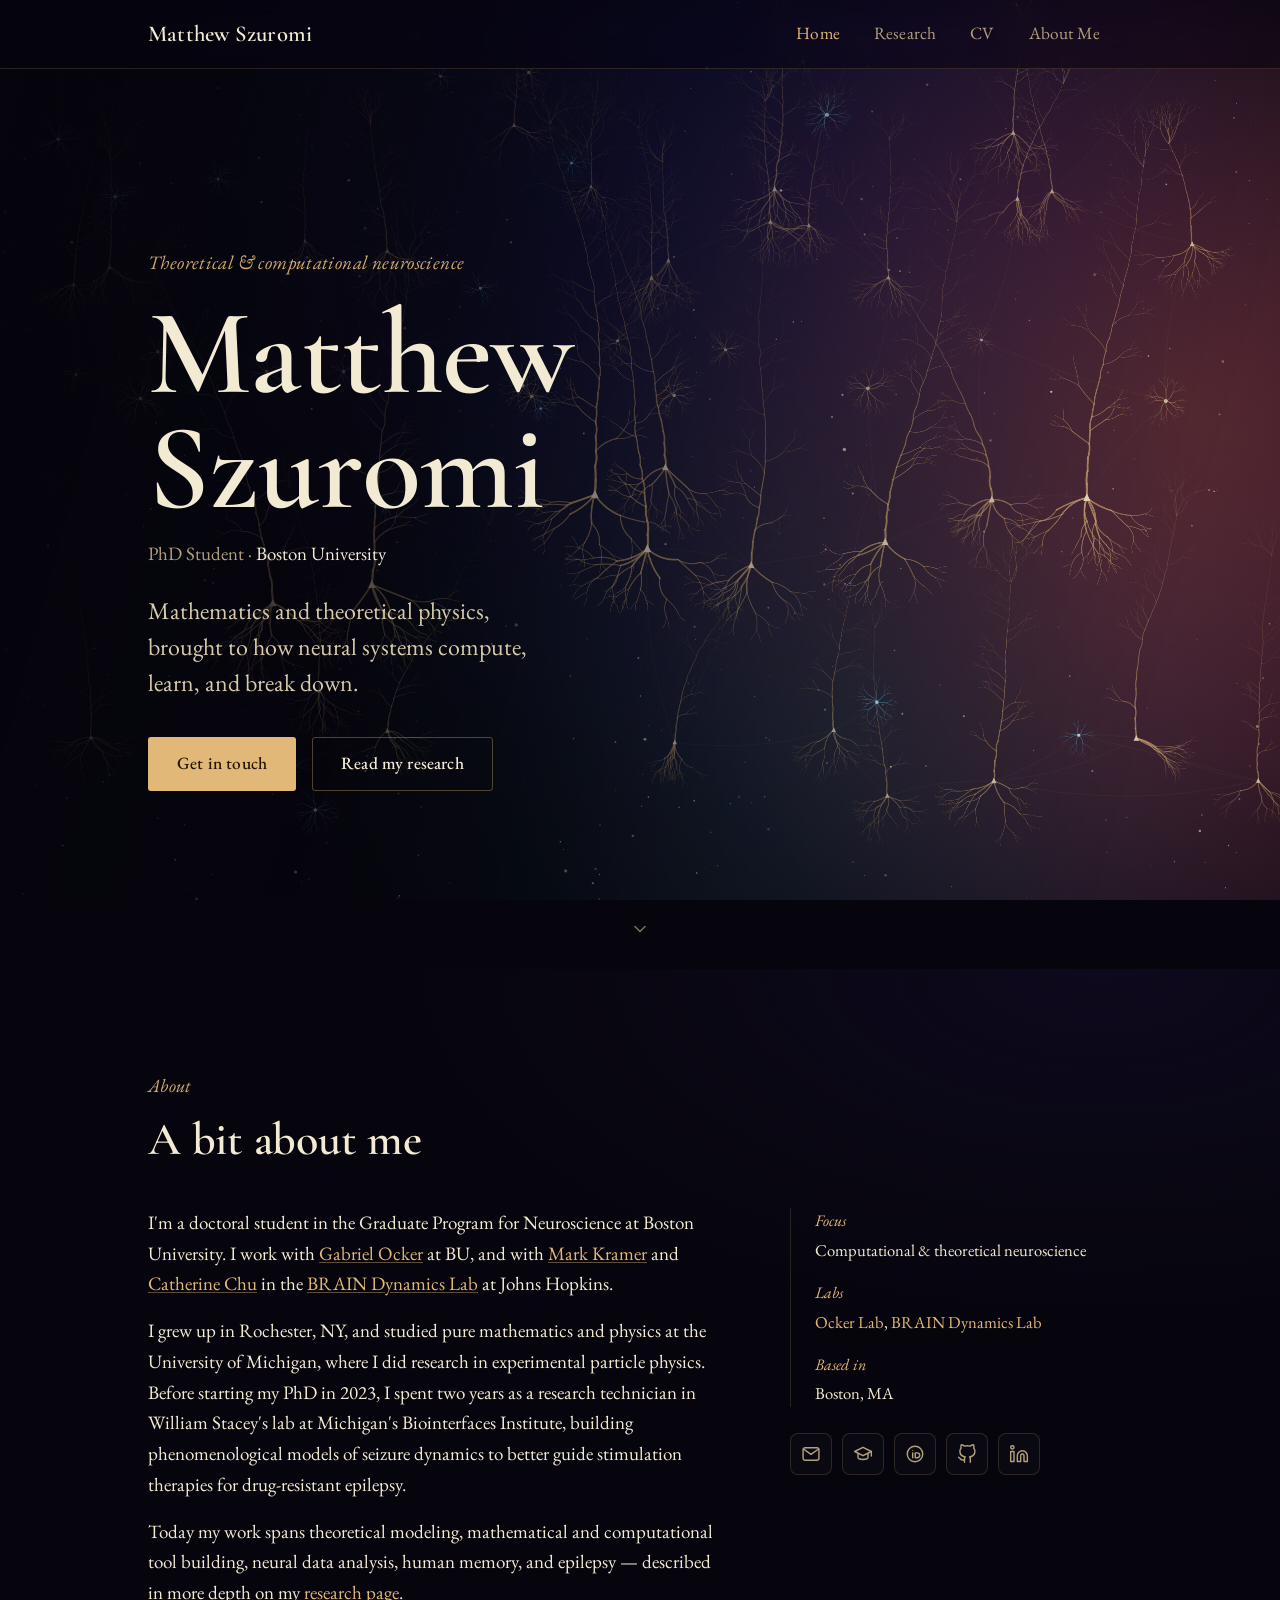
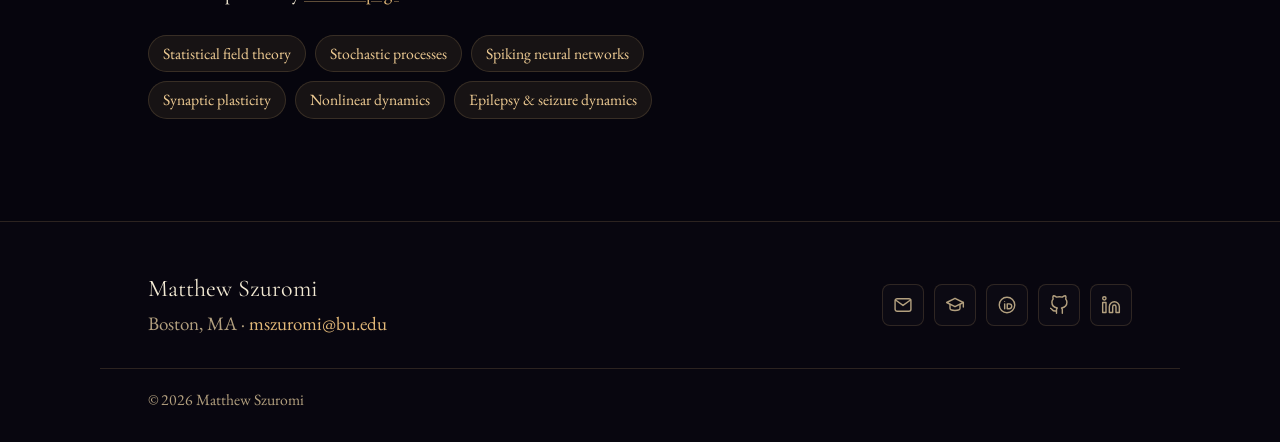
==== index.html @ 557083db "Home: make window-resize cheap (generate neurons once) The real cost wasn't the resize frequency but" ====
<!DOCTYPE html>
<html lang="en">
<head>
  <meta charset="UTF-8" />
  <meta name="viewport" content="width=device-width, initial-scale=1.0" />
  <title>Matthew Szuromi — Computational Neuroscience</title>
  <meta name="description" content="Matthew Szuromi is a PhD student in computational and theoretical neuroscience at Boston University, using mathematics and theoretical physics to study spiking neural networks, neural data, memory, and epilepsy." />
  <meta name="author" content="Matthew Szuromi" />
  <link rel="canonical" href="https://mszuromi.github.io/" />
  <meta property="og:type" content="website" />
  <meta property="og:url" content="https://mszuromi.github.io/" />
  <meta property="og:title" content="Matthew Szuromi — Computational Neuroscience" />
  <meta property="og:description" content="PhD student in computational and theoretical neuroscience at Boston University." />
  <meta name="twitter:card" content="summary" />
  <meta name="theme-color" content="#06050d" />
  <link rel="icon" href="assets/favicon.svg" type="image/svg+xml" />
  <link rel="apple-touch-icon" href="assets/favicon.svg" />
  <link rel="preconnect" href="https://fonts.googleapis.com" />
  <link rel="preconnect" href="https://fonts.gstatic.com" crossorigin />
  <link href="https://fonts.googleapis.com/css2?family=Cormorant+Garamond:ital,wght@0,500;0,600;0,700;1,500&family=EB+Garamond:ital,wght@0,400;0,500;1,400;1,500&display=swap" rel="stylesheet" />
  <link rel="stylesheet" href="styles.css" />
  <style>
    #sky{position:fixed;inset:0;width:100vw;height:100vh;display:block;z-index:0}
    .veil{position:fixed;inset:0;z-index:1;pointer-events:none;
      background:linear-gradient(105deg, rgba(6,5,13,.92) 0%, rgba(6,5,13,.72) 32%, rgba(6,5,13,.28) 60%, rgba(6,5,13,0) 88%)}
    .page{position:relative;z-index:2}
    .home-hero{min-height:100vh;display:flex;align-items:center;position:relative}
    .hero-inner{width:100%}
    .home-hero .eyebrow{font-size:1.2rem;margin-bottom:18px}
    .home-hero h1{font-size:clamp(3.6rem,9.5vw,7.6rem);line-height:.95;margin:0 0 12px}
    .home-hero .role{font-size:1.18rem;color:var(--muted);margin:0 0 24px}
    .home-hero .role a{color:var(--cream)}
    .home-hero .lede{font-size:clamp(1.18rem,2.1vw,1.5rem);line-height:1.5;max-width:34ch;color:#d8cbac;margin:0 0 36px}
    .home-hero .cta-row{margin-top:0}
    .scroll-cue{position:absolute;bottom:26px;left:50%;transform:translateX(-50%);color:var(--muted);opacity:.7;animation:bob 2.4s ease-in-out infinite}
    @keyframes bob{0%,100%{transform:translate(-50%,0)}50%{transform:translate(-50%,8px)}}
    @media (prefers-reduced-motion:reduce){.scroll-cue{animation:none}}
    /* opaque sections slide over the fixed canvas on scroll */
    .about-section{position:relative;z-index:2;background:radial-gradient(80% 60% at 86% 0%, rgba(58,29,110,.16), transparent 70%), var(--ink)}
    .site-footer{position:relative;z-index:2;background:#08060f}
  </style>
</head>
<body>
  <a class="skip-link" href="#about">Skip to content</a>
  <canvas id="sky" aria-hidden="true"></canvas>
  <div class="veil"></div>

  <svg width="0" height="0" style="position:absolute" aria-hidden="true" focusable="false">
    <defs>
      <symbol id="i-mail" viewBox="0 0 24 24" fill="none" stroke="currentColor" stroke-width="1.7" stroke-linecap="round" stroke-linejoin="round"><rect x="2.5" y="4.5" width="19" height="15" rx="2.5"/><path d="m3 6 9 6.5L21 6"/></symbol>
      <symbol id="i-github" viewBox="0 0 24 24" fill="none" stroke="currentColor" stroke-width="1.7" stroke-linecap="round" stroke-linejoin="round"><path d="M9 19c-5 1.5-5-2.5-7-3m14 6v-3.87a3.37 3.37 0 0 0-.94-2.61c3.14-.35 6.44-1.54 6.44-7A5.44 5.44 0 0 0 20 4.77 5.07 5.07 0 0 0 19.91 1S18.73.65 16 2.48a13.38 13.38 0 0 0-7 0C6.27.65 5.09 1 5.09 1A5.07 5.07 0 0 0 5 4.77a5.44 5.44 0 0 0-1.5 3.78c0 5.42 3.3 6.61 6.44 7A3.37 3.37 0 0 0 9 18.13V22"/></symbol>
      <symbol id="i-scholar" viewBox="0 0 24 24" fill="none" stroke="currentColor" stroke-width="1.7" stroke-linecap="round" stroke-linejoin="round"><path d="M22 9 12 4 2 9l10 5 10-5z"/><path d="M6 11.2V16c0 1.3 2.7 2.6 6 2.6s6-1.3 6-2.6v-4.8"/><path d="M22 9v5.5"/></symbol>
      <symbol id="i-orcid" viewBox="0 0 24 24" fill="none" stroke="currentColor" stroke-width="1.7" stroke-linecap="round" stroke-linejoin="round"><circle cx="12" cy="12" r="9.3"/><line x1="9.2" y1="10.6" x2="9.2" y2="16.4"/><circle cx="9.2" cy="7.9" r="0.6" fill="currentColor" stroke="none"/><path d="M12.3 10.6h2.2c2 0 3.2 1.3 3.2 2.9s-1.2 2.9-3.2 2.9h-2.2z"/></symbol>
      <symbol id="i-linkedin" viewBox="0 0 24 24" fill="none" stroke="currentColor" stroke-width="1.7" stroke-linecap="round" stroke-linejoin="round"><path d="M16 8a6 6 0 0 1 6 6v7h-4v-7a2 2 0 0 0-4 0v7h-4v-7a6 6 0 0 1 6-6z"/><rect x="2" y="9" width="4" height="12"/><circle cx="4" cy="4" r="2"/></symbol>
      <symbol id="i-arrow" viewBox="0 0 24 24" fill="none" stroke="currentColor" stroke-width="1.8" stroke-linecap="round" stroke-linejoin="round"><path d="M7 17 17 7M9 7h8v8"/></symbol>
      <symbol id="i-chevron" viewBox="0 0 24 24" fill="none" stroke="currentColor" stroke-width="1.7" stroke-linecap="round" stroke-linejoin="round"><path d="m6 9 6 6 6-6"/></symbol>
    </defs>
  </svg>

  <div class="page">
    <header class="site-header">
      <div class="wrap header-inner">
        <a class="brand" href="index.html">Matthew&nbsp;Szuromi</a>
        <nav class="nav" id="nav" aria-label="Primary">
          <a href="index.html" class="active" aria-current="page">Home</a>
          <a href="research.html">Research</a>
          <a href="cv.html">CV</a>
          <a href="aboutme.html">About&nbsp;Me</a>
        </nav>
        <div class="header-actions">
          <button class="icon-btn nav-toggle" id="nav-toggle" type="button" aria-label="Open menu" aria-expanded="false" aria-controls="nav">
            <span class="bars" aria-hidden="true"><span></span><span></span><span></span></span>
          </button>
        </div>
      </div>
    </header>

    <main>
      <section class="home-hero">
        <div class="wrap hero-inner">
          <p class="eyebrow">Theoretical &amp; computational neuroscience</p>
          <h1>Matthew<br>Szuromi</h1>
          <p class="role">PhD Student · <a href="https://www.bu.edu" target="_blank" rel="noopener">Boston University</a></p>
          <p class="lede">Mathematics and theoretical physics, brought to how neural systems compute, learn, and break down.</p>
          <div class="cta-row">
            <a class="btn btn-primary" href="mailto:mszuromi@bu.edu">Get in touch</a>
            <a class="btn btn-ghost" href="research.html">Read my research</a>
          </div>
        </div>
        <a class="scroll-cue" href="#about" aria-label="Scroll to about"><svg class="ico" aria-hidden="true"><use href="#i-chevron"/></svg></a>
      </section>

      <section class="section about-section" id="about">
        <div class="wrap">
          <header class="section-head">
            <p class="eyebrow">About</p>
            <h2>A bit about me</h2>
          </header>
          <div class="about-grid">
            <div class="bio">
              <p>
                I'm a doctoral student in the Graduate Program for Neuroscience at Boston University.
                I work with <a href="https://math.bu.edu/people/gkocker/" target="_blank" rel="noopener">Gabriel Ocker</a>
                at BU, and with <a href="https://engineering.jhu.edu/faculty/mark-kramer/" target="_blank" rel="noopener">Mark Kramer</a>
                and <a href="https://braindynamicslab.jhmi.edu/team/" target="_blank" rel="noopener">Catherine Chu</a>
                in the <a href="https://braindynamicslab.jhmi.edu/" target="_blank" rel="noopener">BRAIN Dynamics Lab</a> at Johns Hopkins.
              </p>
              <p>
                I grew up in Rochester, NY, and studied pure mathematics and physics at the University of
                Michigan, where I did research in experimental particle physics. Before starting my PhD in
                2023, I spent two years as a research technician in William Stacey's lab at Michigan's
                Biointerfaces Institute, building phenomenological models of seizure dynamics to better
                guide stimulation therapies for drug-resistant epilepsy.
              </p>
              <p>
                Today my work spans theoretical modeling, mathematical and computational tool building,
                neural data analysis, human memory, and epilepsy — described in more depth on my
                <a href="research.html">research page</a>.
              </p>
              <ul class="tags" aria-label="Research interests">
                <li>Statistical field theory</li>
                <li>Stochastic processes</li>
                <li>Spiking neural networks</li>
                <li>Synaptic plasticity</li>
                <li>Nonlinear dynamics</li>
                <li>Epilepsy &amp; seizure dynamics</li>
              </ul>
            </div>
            <aside>
              <dl class="facts">
                <div><dt>Focus</dt><dd>Computational &amp; theoretical neuroscience</dd></div>
                <div><dt>Labs</dt><dd><a href="https://math.bu.edu/people/gkocker/" target="_blank" rel="noopener">Ocker Lab</a>, <a href="https://braindynamicslab.jhmi.edu/" target="_blank" rel="noopener">BRAIN Dynamics Lab</a></dd></div>
                <div><dt>Based in</dt><dd>Boston, MA</dd></div>
              </dl>
              <ul class="social" aria-label="Profiles and links" style="margin-top:26px">
                <li><a href="mailto:mszuromi@bu.edu" aria-label="Email"><svg class="ico" aria-hidden="true"><use href="#i-mail"/></svg></a></li>
                <li><a href="https://scholar.google.com/citations?user=xPtXfUQAAAAJ&hl=en" target="_blank" rel="noopener" aria-label="Google Scholar"><svg class="ico" aria-hidden="true"><use href="#i-scholar"/></svg></a></li>
                <li><a href="https://orcid.org/0009-0007-3943-7612" target="_blank" rel="noopener" aria-label="ORCID"><svg class="ico" aria-hidden="true"><use href="#i-orcid"/></svg></a></li>
                <li><a href="https://github.com/mszuromi" target="_blank" rel="noopener" aria-label="GitHub"><svg class="ico" aria-hidden="true"><use href="#i-github"/></svg></a></li>
                <li><a href="https://www.linkedin.com/in/matthew-szuromi-396865171/" target="_blank" rel="noopener" aria-label="LinkedIn"><svg class="ico" aria-hidden="true"><use href="#i-linkedin"/></svg></a></li>
              </ul>
            </aside>
          </div>
        </div>
      </section>
    </main>

    <footer class="site-footer">
      <div class="wrap footer-inner">
        <div class="footer-contact">
          <p class="footer-name">Matthew Szuromi</p>
          <p class="muted">Boston, MA · <a href="mailto:mszuromi@bu.edu">mszuromi@bu.edu</a></p>
        </div>
        <ul class="social" aria-label="Profiles and links">
          <li><a href="mailto:mszuromi@bu.edu" aria-label="Email"><svg class="ico" aria-hidden="true"><use href="#i-mail"/></svg></a></li>
          <li><a href="https://scholar.google.com/citations?user=xPtXfUQAAAAJ&hl=en" target="_blank" rel="noopener" aria-label="Google Scholar"><svg class="ico" aria-hidden="true"><use href="#i-scholar"/></svg></a></li>
          <li><a href="https://orcid.org/0009-0007-3943-7612" target="_blank" rel="noopener" aria-label="ORCID"><svg class="ico" aria-hidden="true"><use href="#i-orcid"/></svg></a></li>
          <li><a href="https://github.com/mszuromi" target="_blank" rel="noopener" aria-label="GitHub"><svg class="ico" aria-hidden="true"><use href="#i-github"/></svg></a></li>
          <li><a href="https://www.linkedin.com/in/matthew-szuromi-396865171/" target="_blank" rel="noopener" aria-label="LinkedIn"><svg class="ico" aria-hidden="true"><use href="#i-linkedin"/></svg></a></li>
        </ul>
      </div>
      <div class="wrap footer-fine">
        <p class="muted">© <span id="year">2026</span> Matthew Szuromi</p>
      </div>
    </footer>
  </div>

<script>
(function(){
  var cvs=document.getElementById('sky'), ctx=cvs.getContext('2d');
  var W,H,DPR,SS=2, frame=0;
  var reduce = window.matchMedia && window.matchMedia('(prefers-reduced-motion: reduce)').matches;
  var GOLD='226,184,120', WGOLD='255,242,210', INH='90,200,228', WINH='196,240,252';
  var neurons=[], edges=[], pending=[], stars=[], neb=null, base=null;
  var mouse={x:-9999,y:-9999,on:false,t:-999};
  function R(a,b){return a+Math.random()*(b-a);}

  function fit(){
    DPR=Math.min(window.devicePixelRatio||1,2);
    W=window.innerWidth; H=window.innerHeight;
    cvs.style.width=W+'px'; cvs.style.height=H+'px';
    cvs.width=W*DPR; cvs.height=H*DPR; ctx.setTransform(DPR,0,0,DPR,0,0);
  }

  function grow(x,y,ang,len,w,depth,segs,bb){
    if(depth<=0||len<3) return;
    var ex=x+Math.cos(ang)*len, ey=y+Math.sin(ang)*len;
    var mx=(x+ex)/2,my=(y+ey)/2, perp=ang+Math.PI/2, off=R(-1,1)*len*0.26;
    var cx=mx+Math.cos(perp)*off, cy=my+Math.sin(perp)*off;
    segs.push({x1:x,y1:y,cx:cx,cy:cy,x2:ex,y2:ey,w:w});
    bb.mnx=Math.min(bb.mnx,x,ex,cx);bb.mny=Math.min(bb.mny,y,ey,cy);bb.mxx=Math.max(bb.mxx,x,ex,cx);bb.mxy=Math.max(bb.mxy,y,ey,cy);
    var nb = depth>1 ? (Math.random()<.86?2:1) : 1;
    for(var i=0;i<nb;i++){
      var na=ang+(nb>1?(i?0.45:-0.45):0)*R(.6,1)+R(-.2,.2);
      grow(ex,ey,na,len*R(.66,.8),w*0.68,depth-1,segs,bb);
    }
  }
  function pyramidal(scale, apicalLen){
    var segs=[], bb={mnx:0,mny:0,mxx:0,mxy:0};
    var x=0,y=0,w=2.1*scale,segL=13*scale,steps=Math.max(3,Math.round(apicalLen/segL)),ang=-Math.PI/2;
    for(var i=0;i<steps;i++){
      var na=ang+R(-.09,.09), ex=x+Math.cos(na)*segL, ey=y+Math.sin(na)*segL;
      var mx=(x+ex)/2,my=(y+ey)/2,perp=na+Math.PI/2,off=R(-1,1)*segL*0.16;
      segs.push({x1:x,y1:y,cx:mx+Math.cos(perp)*off,cy:my+Math.sin(perp)*off,x2:ex,y2:ey,w:w});
      bb.mnx=Math.min(bb.mnx,x,ex);bb.mny=Math.min(bb.mny,y,ey);bb.mxx=Math.max(bb.mxx,x,ex);bb.mxy=Math.max(bb.mxy,y,ey);
      if(i>1 && i<steps-1 && Math.random()<.66) grow(ex,ey,na+(Math.random()<.5?1:-1)*R(.7,1.1), segL*R(1.1,1.8), w*.62,3,segs,bb);
      x=ex;y=ey;w*=0.93;ang=na;
    }
    var tuft=Math.round(R(4,6));
    for(var t=0;t<tuft;t++) grow(x,y,-Math.PI/2+R(-1,1)*0.95, segL*R(1.4,2.3), w*1.25, 4, segs, bb);
    var nb=Math.round(R(5,7));
    for(var b=0;b<nb;b++) grow(0,0, R(0.28,Math.PI-0.28), segL*R(1.6,2.5), 1.55*scale, 4, segs, bb);
    return {segs:segs,bb:bb,soma:'pyr',sc:scale};
  }
  function stellate(scale){
    var segs=[],bb={mnx:0,mny:0,mxx:0,mxy:0}, n=Math.round(R(7,10));
    for(var i=0;i<n;i++) grow(0,0, i/n*6.2832+R(-.3,.3), 11*scale*R(1.1,1.7), 1.4*scale, 4, segs, bb);
    return {segs:segs,bb:bb,soma:'stel',sc:scale};
  }
  function sprite(ar, glow, ink, bright){
    var bb=ar.bb, pad=glow?12:9, w=(bb.mxx-bb.mnx)+pad*2, h=(bb.mxy-bb.mny)+pad*2;
    var c=document.createElement('canvas'); c.width=Math.ceil(w*SS); c.height=Math.ceil(h*SS);
    var g=c.getContext('2d'); g.scale(SS,SS); g.translate(pad-bb.mnx, pad-bb.mny); g.lineCap='round'; g.lineJoin='round';
    for(var i=0;i<ar.segs.length;i++){ var s=ar.segs[i];
      g.beginPath(); g.moveTo(s.x1,s.y1); g.quadraticCurveTo(s.cx,s.cy,s.x2,s.y2);
      if(glow){
        g.strokeStyle='rgba('+bright+',0.2)'; g.lineWidth=s.w*3.4; g.stroke();
        g.strokeStyle='rgba('+bright+',0.9)'; g.lineWidth=s.w*1.5; g.stroke();
      } else {
        var al=Math.max(.26,Math.min(.78,.3+s.w*.24));
        g.strokeStyle='rgba('+ink+','+al+')'; g.lineWidth=s.w; g.stroke();
      }
    }
    var sc=ar.sc;
    g.fillStyle='rgba('+bright+',1)';
    if(ar.soma==='pyr'){ g.beginPath(); g.moveTo(0,-4.4*sc); g.lineTo(3.5*sc,3.2*sc); g.lineTo(-3.5*sc,3.2*sc); g.closePath(); g.fill(); }
    else { g.beginPath(); g.arc(0,0,3*sc,0,6.2832); g.fill(); }
    return {c:c, ox:(pad-bb.mnx), oy:(pad-bb.mny), w:c.width/SS, h:c.height/SS};
  }
  function buildNebula(){
    var c=document.createElement('canvas'); c.width=W*DPR; c.height=H*DPR;
    var g=c.getContext('2d'); g.scale(DPR,DPR);
    g.fillStyle='#06050d'; g.fillRect(0,0,W,H);
    var blobs=[[0.74,0.34,'58,29,110'],[0.86,0.66,'110,31,85'],[0.52,0.2,'26,33,96'],[0.66,0.8,'15,58,68'],[0.93,0.46,'120,60,40']];
    for(var i=0;i<blobs.length;i++){ var b=blobs[i], gx=b[0]*W, gy=b[1]*H, rr=Math.max(W,H)*R(.36,.52);
      var gr=g.createRadialGradient(gx,gy,0,gx,gy,rr); gr.addColorStop(0,'rgba('+b[2]+',0.5)'); gr.addColorStop(1,'rgba('+b[2]+',0)');
      g.fillStyle=gr; g.fillRect(0,0,W,H); }
    for(var s=0;s<420;s++){ var x=Math.random()*W,y=Math.random()*H,r=Math.random()<.92?R(.3,1):R(1,1.8);
      var a=R(.15,.7), tone=Math.random()<.7?'255,246,224':'205,190,255';
      g.fillStyle='rgba('+tone+','+a+')'; g.beginPath(); g.arc(x,y,r,0,6.2832); g.fill(); }
    return c;
  }
  var built=false;
  function genNeurons(){
    neurons=[];
    var L=[
      {y0:0.00,y1:0.085,t:'stel',n:Math.round(W/180)+2,sc:[.32,.5]},
      {y0:0.11,y1:0.33, t:'pyr', n:Math.round(W/80),   sc:[.5,.72], ap:[0.10,0.18]},
      {y0:0.35,y1:0.47, t:'stel',n:Math.round(W/100),  sc:[.42,.62]},
      {y0:0.50,y1:0.70, t:'pyr', n:Math.round(W/135),  sc:[.8,1.12], ap:[0.34,0.46]},
      {y0:0.73,y1:0.90, t:'pyr', n:Math.round(W/140),  sc:[.55,.8],  ap:[0.18,0.28]}
    ];
    for(var li=0;li<L.length;li++){ var ly=L[li];
      for(var k=0;k<ly.n;k++){
        var sc=R(ly.sc[0],ly.sc[1]);
        var ar = ly.t==='pyr' ? pyramidal(sc, R(ly.ap[0],ly.ap[1])*H) : stellate(sc);
        var nx=R(0.03,0.99), ny=R(ly.y0,ly.y1);
        neurons.push({nx:nx, ny:ny, x:nx*W, y:ny*H, base:sprite(ar,false,GOLD,WGOLD), glow:sprite(ar,true,GOLD,WGOLD),
          q:R(0,.6), act:0, cool:0, dim:0.45+sc*0.45, type:'e', fcol:WGOLD});
      }
    }
    var nI=Math.round(neurons.length*0.22);
    for(var ii=0;ii<nI;ii++){
      var isc=R(.4,.62), iar=stellate(isc);
      var inx=R(0.04,0.98), iny=R(0.12,0.9);
      neurons.push({nx:inx, ny:iny, x:inx*W, y:iny*H, base:sprite(iar,false,INH,WINH), glow:sprite(iar,true,INH,WINH),
        q:R(0,.6), act:0, cool:0, dim:0.72+isc*0.32, type:'i', fcol:WINH});
    }
    for(var z=0;z<4;z++){ var zi=Math.floor(Math.random()*neurons.length); neurons[zi].q=R(.96,1); neurons[zi].cool=R(0,45); }
    built=true;
  }
  function buildEdges(){
    edges=[]; pending=[];
    for(var i=0;i<neurons.length;i++){
      var d=[];
      for(var j=0;j<neurons.length;j++) if(j!==i){ var dx=neurons[j].x-neurons[i].x, dy=neurons[j].y-neurons[i].y; d.push({j:j,d2:dx*dx+dy*dy}); }
      d.sort(function(a,b){return a.d2-b.d2;});
      var deg=2+(Math.random()<.45?1:0);
      for(var m=0;m<deg&&m<d.length;m++){ var j2=d[m].j;
        if(!edges.some(function(e){return (e.a===i&&e.b===j2)||(e.a===j2&&e.b===i);})){
          var A=neurons[i],B=neurons[j2],mx=(A.x+B.x)/2,my=(A.y+B.y)/2,ang=Math.atan2(B.y-A.y,B.x-A.x)+Math.PI/2,off=R(-1,1)*Math.sqrt(d[m].d2)*0.12;
          edges.push({a:i,b:j2,cx:mx+Math.cos(ang)*off,cy:my+Math.sin(ang)*off,act:0,col:WGOLD});
        }
      }
    }
  }
  function layout(){
    fit();
    if(!built) genNeurons();
    else { for(var i=0;i<neurons.length;i++){ var n=neurons[i]; n.x=n.nx*W; n.y=n.ny*H; } }
    neb=buildNebula();
    buildEdges();
    stars=[]; for(var s=0;s<46;s++) stars.push({x:R(0,W),y:R(0,H),r:R(.4,1.2),ph:R(0,6.28)});
    bake();
  }
  function bake(){
    base=document.createElement('canvas'); base.width=W*DPR; base.height=H*DPR;
    var g=base.getContext('2d'); g.scale(DPR,DPR);
    g.drawImage(neb,0,0,W,H); g.lineCap='round';
    for(var e=0;e<edges.length;e++){ var E=edges[e],A=neurons[E.a],B=neurons[E.b];
      g.strokeStyle='rgba('+GOLD+',0.07)'; g.lineWidth=0.7; g.beginPath(); g.moveTo(A.x,A.y); g.quadraticCurveTo(E.cx,E.cy,B.x,B.y); g.stroke(); }
    for(var i=0;i<neurons.length;i++){ var n=neurons[i]; g.globalAlpha=n.dim; g.drawImage(n.base.c,n.x-n.base.ox,n.y-n.base.oy,n.base.w,n.base.h); g.globalAlpha=1; }
  }
  function fire(i){
    var n=neurons[i]; n.act=1; n.q=0; n.cool=R(70,130);
    var w = n.type==='i' ? -0.26 : 0.12;
    for(var e=0;e<edges.length;e++){ var E=edges[e];
      if(E.a===i||E.b===i){ E.act=1; E.col=n.fcol; pending.push({to:(E.a===i?E.b:E.a), w:w, at:frame+Math.round(R(16,30))}); } }
  }
  function step(){
    frame++;
    var mi = mouse.on ? Math.max(0, 1-(frame-mouse.t)/50) : 0;
    for(var i=0;i<neurons.length;i++){ var n=neurons[i];
      n.q += (n.type==='i'?0.00032:0.0002)+Math.random()*0.0002; if(n.act>0) n.act*=0.95; if(n.cool>0) n.cool--;
      if(mi>0){
        n.q += 0.0006*mi;
        var dx=n.x-mouse.x, dy=n.y-mouse.y, md=Math.sqrt(dx*dx+dy*dy);
        if(md<190){ var f=1-md/190; n.q += f*f*0.13*mi; }
      }
      if(n.q>=1 && n.cool<=0) fire(i);
    }
    for(var e=0;e<edges.length;e++) if(edges[e].act>0) edges[e].act*=0.9;
    for(var p=pending.length-1;p>=0;p--) if(pending[p].at<=frame){ var tn=neurons[pending[p].to]; tn.q += pending[p].w; if(tn.q<-0.5) tn.q=-0.5; pending.splice(p,1); }
  }
  function draw(){
    ctx.clearRect(0,0,W,H); ctx.drawImage(base,0,0,W,H);
    ctx.globalCompositeOperation='lighter';
    for(var s=0;s<stars.length;s++){ var st=stars[s], a=0.22+0.4*(0.5+0.5*Math.sin(frame*0.03+st.ph));
      ctx.fillStyle='rgba(255,246,224,'+a+')'; ctx.beginPath(); ctx.arc(st.x,st.y,st.r,0,6.2832); ctx.fill(); }
    ctx.globalCompositeOperation='source-over'; ctx.lineCap='round';
    for(var e=0;e<edges.length;e++){ var E=edges[e]; if(E.act>0.03){ var A=neurons[E.a],B=neurons[E.b];
      ctx.strokeStyle='rgba('+(E.col||WGOLD)+','+(E.act*0.5)+')'; ctx.lineWidth=0.8+E.act*1.1;
      ctx.beginPath(); ctx.moveTo(A.x,A.y); ctx.quadraticCurveTo(E.cx,E.cy,B.x,B.y); ctx.stroke(); } }
    ctx.globalCompositeOperation='lighter';
    for(var i=0;i<neurons.length;i++){ var n=neurons[i]; if(n.act>0.03){ ctx.globalAlpha=Math.min(1,n.act);
      ctx.drawImage(n.glow.c, n.x-n.glow.ox, n.y-n.glow.oy, n.glow.w, n.glow.h); } }
    ctx.globalAlpha=1; ctx.globalCompositeOperation='source-over';
  }
  function loop(){ step(); draw(); requestAnimationFrame(loop); }

  var _rt, _lw=window.innerWidth, _lh=window.innerHeight;
  window.addEventListener('resize', function(){
    var w=window.innerWidth, h=window.innerHeight;
    if(w===_lw && Math.abs(h-_lh)<140) return;
    clearTimeout(_rt);
    _rt=setTimeout(function(){ _lw=window.innerWidth; _lh=window.innerHeight; layout(); }, 220);
  });
  window.addEventListener('mousemove', function(e){ mouse.x=e.clientX; mouse.y=e.clientY; mouse.on=true; mouse.t=frame; });
  window.addEventListener('mouseout', function(){ mouse.on=false; });
  window.addEventListener('click', function(e){
    if(e.clientY > window.innerHeight) return;
    var best=-1,bd=1e9;
    for(var i=0;i<neurons.length;i++){ var dx=neurons[i].x-e.clientX, dy=neurons[i].y-e.clientY, d=dx*dx+dy*dy; if(d<bd){bd=d;best=i;} }
    if(best>=0 && bd<110000 && neurons[best] && neurons[best].cool<=0) fire(best);
  });
  cvs.addEventListener('touchmove', function(e){ var t=e.touches[0]; if(t){ mouse.x=t.clientX; mouse.y=t.clientY; mouse.on=true; mouse.t=frame; } }, {passive:true});

  layout();
  if(reduce){ for(var i=0;i<44;i++) step(); draw(); } else loop();

  var y=document.getElementById('year'); if(y) y.textContent=String(new Date().getFullYear());
  var nt=document.getElementById('nav-toggle'), nv=document.getElementById('nav');
  if(nt&&nv){ nt.addEventListener('click', function(){ var o=nv.classList.toggle('open'); nt.setAttribute('aria-expanded', o?'true':'false'); }); }
})();
</script>
</body>
</html>
---- styles.css ----
/* ============================================================
   Matthew Szuromi — cosmic / Cajal theme
   Shared across all pages. Plain CSS, no build step. Dark only.
   ============================================================ */

:root{
  --ink:#06050d;
  --panel:rgba(28,22,40,.5);
  --panel-solid:#0d0b16;
  --cream:#f3ead4;
  --gold:#e2b878;
  --gold-strong:#eecb93;
  --muted:#b3a07f;
  --faint:#8a7d66;
  --cyan:#5ac8e4;
  --line:rgba(226,184,120,.16);
  --line-strong:rgba(226,184,120,.34);
  --font-display:'Cormorant Garamond', Georgia, 'Times New Roman', serif;
  --font-body:'EB Garamond', Georgia, 'Times New Roman', serif;
  --wrap:1080px;
  color-scheme:dark;
}

*,*::before,*::after{box-sizing:border-box}
html{-webkit-text-size-adjust:100%;scroll-behavior:smooth}
body{
  margin:0;
  font-family:var(--font-body);
  font-size:19px;
  line-height:1.62;
  color:var(--cream);
  background:var(--ink);
  -webkit-font-smoothing:antialiased;
  text-rendering:optimizeLegibility;
}
/* static cosmic nebula behind interior pages */
body::before{
  content:'';position:fixed;inset:0;z-index:-1;pointer-events:none;
  background:
    radial-gradient(60% 55% at 80% 18%, rgba(58,29,110,.34), transparent 72%),
    radial-gradient(55% 50% at 90% 72%, rgba(110,31,85,.26), transparent 72%),
    radial-gradient(55% 55% at 12% 82%, rgba(15,58,68,.24), transparent 72%),
    radial-gradient(45% 45% at 8% 12%, rgba(26,33,96,.22), transparent 72%),
    var(--ink);
}

img{max-width:100%;display:block}
a{color:var(--gold);text-decoration:none}
a:hover{color:var(--gold-strong)}
::selection{background:var(--gold);color:#241803}
:focus-visible{outline:2px solid var(--gold);outline-offset:3px;border-radius:3px}

.wrap{width:100%;max-width:var(--wrap);margin-inline:auto;padding-inline:clamp(22px,5vw,48px)}
.muted{color:var(--muted)}

.skip-link{position:absolute;left:12px;top:-60px;background:var(--gold);color:#241803;padding:10px 16px;border-radius:6px;z-index:200;transition:top .18s}
.skip-link:focus{top:12px}

.ico{width:20px;height:20px;display:inline-block;vertical-align:middle;flex:none}
.ico-sm{width:15px;height:15px}

/* ---------- Header ---------- */
.site-header{position:sticky;top:0;z-index:100;background:rgba(6,5,13,.55);-webkit-backdrop-filter:saturate(150%) blur(12px);backdrop-filter:saturate(150%) blur(12px);border-bottom:1px solid var(--line)}
.header-inner{display:flex;align-items:center;gap:18px;height:68px}
.brand{font-family:var(--font-display);font-weight:600;font-size:1.42rem;letter-spacing:.01em;color:var(--cream)}
.brand:hover{color:var(--cream)}
.nav{margin-left:auto;display:flex;gap:6px}
.nav a{font-family:var(--font-body);color:var(--muted);font-size:1.08rem;letter-spacing:.01em;padding:6px 14px;border-radius:6px;transition:color .2s,background .2s}
.nav a:hover{color:var(--cream);background:rgba(226,184,120,.06)}
.nav a.active{color:var(--gold)}
.header-actions{display:flex;align-items:center;gap:6px}
.icon-btn{display:grid;place-items:center;width:42px;height:42px;padding:0;background:transparent;color:var(--cream);border:1px solid transparent;border-radius:8px;cursor:pointer;transition:background .15s,color .15s}
.icon-btn:hover{background:rgba(226,184,120,.08);color:var(--gold)}
.nav-toggle{display:none}
.bars{display:grid;gap:4px}
.bars span{display:block;width:18px;height:2px;background:currentColor;border-radius:2px;transition:transform .2s,opacity .2s}
.nav-toggle[aria-expanded="true"] .bars span:nth-child(1){transform:translateY(6px) rotate(45deg)}
.nav-toggle[aria-expanded="true"] .bars span:nth-child(2){opacity:0}
.nav-toggle[aria-expanded="true"] .bars span:nth-child(3){transform:translateY(-6px) rotate(-45deg)}

/* ---------- Sections / type ---------- */
section{scroll-margin-top:86px}
.section{padding:clamp(56px,8vw,104px) 0;position:relative}
.section-head{max-width:62ch;margin-bottom:44px}
.eyebrow{font-family:var(--font-body);font-style:italic;font-size:1.16rem;letter-spacing:.02em;color:var(--gold);margin:0 0 14px;opacity:.92}
h1,h2,h3{font-family:var(--font-display);font-weight:600;color:var(--cream);letter-spacing:-.005em}
h1{font-size:clamp(2.8rem,6vw,4.2rem);line-height:1;margin:0 0 16px}
h2{font-size:clamp(2.1rem,3.6vw,2.9rem);line-height:1.05;margin:0 0 16px}
h3{font-size:1.5rem;margin:0 0 6px}
.section-intro{color:var(--muted);font-size:1.12rem;margin:0}
p{margin:0 0 16px}

/* ---------- Buttons ---------- */
.cta-row{display:flex;flex-wrap:wrap;align-items:center;gap:16px;margin-top:30px}
.btn{display:inline-flex;align-items:center;gap:8px;font-family:var(--font-body);font-weight:500;font-size:1.08rem;letter-spacing:.01em;padding:12px 28px;border-radius:3px;border:1px solid transparent;cursor:pointer;transition:transform .14s,background .18s,border-color .18s,color .18s}
.btn:hover{transform:translateY(-1px)}
.btn-primary{background:var(--gold);color:#241803}
.btn-primary:hover{background:var(--gold-strong);color:#241803}
.btn-ghost{background:transparent;color:var(--cream);border-color:var(--line-strong)}
.btn-ghost:hover{border-color:var(--gold);color:var(--gold-strong);background:rgba(226,184,120,.06)}
.link-ext{display:inline-flex;align-items:center;gap:5px;font-weight:500;color:var(--gold)}
.link-ext:hover .ico{transform:translate(2px,-2px)}
.link-ext .ico{transition:transform .15s}

/* ---------- Tags ---------- */
.tags{list-style:none;display:flex;flex-wrap:wrap;gap:9px;padding:0;margin:26px 0 0}
.tags li{font-size:.98rem;color:var(--gold-strong);background:rgba(226,184,120,.08);border:1px solid var(--line);padding:5px 14px;border-radius:999px}

/* ---------- About (home, below hero) ---------- */
.about-section{background:linear-gradient(180deg, rgba(6,5,13,.4), var(--ink) 12%) , var(--ink)}
.about-grid{display:grid;grid-template-columns:1.7fr 1fr;gap:clamp(32px,5vw,60px);align-items:start}
.bio p{color:var(--cream)}
.bio a{color:var(--gold);text-decoration:underline;text-decoration-color:rgba(226,184,120,.4);text-underline-offset:2px}
.bio a:hover{text-decoration-color:var(--gold)}
.facts{margin:0;display:grid;gap:16px;border-left:1px solid var(--line);padding-left:24px}
.facts>div{display:grid;gap:3px}
.facts dt{font-family:var(--font-body);font-style:italic;font-size:1rem;color:var(--gold);letter-spacing:.01em}
.facts dd{margin:0;font-size:1.04rem;color:var(--cream)}
.social{list-style:none;display:flex;flex-wrap:wrap;gap:10px;padding:0;margin:0}
.social a{display:grid;place-items:center;width:42px;height:42px;border:1px solid var(--line);border-radius:8px;background:rgba(255,255,255,.02);color:var(--muted);transition:color .15s,border-color .15s,transform .14s}
.social a:hover{color:var(--gold);border-color:var(--gold);transform:translateY(-2px)}

/* ---------- Cards / research areas ---------- */
.cards,.areas{display:grid;gap:22px}
.card{background:var(--panel);border:1px solid var(--line);border-radius:14px;padding:clamp(24px,3vw,34px);display:grid;grid-template-columns:260px 1fr;gap:30px;transition:border-color .18s,transform .18s}
.card:hover{transform:translateY(-2px);border-color:var(--line-strong)}
.card-head{align-self:start}
.card-title{font-family:var(--font-display);font-weight:600;font-size:1.62rem;line-height:1.12;margin:0;color:var(--cream)}
.card-tag{margin:8px 0 0;font-style:italic;font-size:1.02rem;color:var(--muted)}
.card-tag a{color:var(--gold)}
.card-body{min-width:0}
.card-list{margin:0;padding-left:1.1em;display:grid;gap:13px}
.card-list li{color:var(--muted)}
.card-list li::marker{color:var(--gold)}
.card-list strong{color:var(--cream);font-weight:500}
.card-pubs{margin-top:22px;padding-top:20px;border-top:1px solid var(--line)}
.pubs-subhead{font-family:var(--font-body);font-style:italic;font-weight:400;font-size:1.05rem;letter-spacing:.01em;color:var(--gold);margin:0 0 14px;text-transform:none}
.pub-c{margin:0 0 15px}
.pub-c:last-child{margin-bottom:0}
.pub-c-title{margin:0;font-weight:500;color:var(--cream);line-height:1.35;font-size:1.08rem}
.pub-c-meta{margin:3px 0 0;color:var(--muted);font-size:1rem}
.pub-c-meta a{display:inline-flex;align-items:center;gap:3px;color:var(--gold);white-space:nowrap}
.section-foot{margin-top:32px;font-size:1.04rem}

/* ---------- About Me (personality) ---------- */
.fun-grid{display:grid;grid-template-columns:repeat(auto-fit,minmax(240px,1fr));gap:20px}
.fun-card{background:var(--panel);border:1px solid var(--line);border-radius:14px;padding:26px;transition:transform .18s,border-color .18s}
.fun-card:hover{transform:translateY(-2px);border-color:var(--line-strong)}
.fun-card .emoji{font-size:1.9rem;line-height:1;display:block}
.fun-title{font-family:var(--font-display);font-weight:600;font-size:1.4rem;margin:12px 0 6px;color:var(--cream)}
.fun-card p{margin:0;color:var(--muted)}
.bills-banner{margin-top:24px;display:flex;align-items:center;gap:22px;padding:28px clamp(24px,3vw,36px);border-radius:14px;background:linear-gradient(135deg,#00338d,#0a4bc0);border-left:5px solid #c60c30;color:#fff}
.bills-emoji{font-size:3rem;line-height:1;flex:none}
.bills-title{font-family:var(--font-display);font-weight:600;color:#fff;font-size:1.7rem;margin:0 0 4px}
.bills-banner p{margin:0;color:rgba(255,255,255,.92)}
.bills-banner strong{color:#fff;font-weight:500}

/* ---------- CV highlights (if used) ---------- */
.cv-grid{display:grid;grid-template-columns:1fr 320px;gap:clamp(28px,4vw,48px);align-items:start}

/* ---------- Footer ---------- */
.site-footer{background:rgba(0,0,0,.35);border-top:1px solid var(--line);padding:48px 0 30px;position:relative;z-index:2}
.footer-inner{display:flex;flex-wrap:wrap;align-items:center;justify-content:space-between;gap:22px}
.footer-name{font-family:var(--font-display);font-size:1.5rem;margin:0;color:var(--cream)}
.footer-contact p{margin:0}
.footer-fine{margin-top:28px;padding-top:18px;border-top:1px solid var(--line)}
.footer-fine p{margin:0;font-size:.98rem}

/* ---------- Responsive ---------- */
@media (max-width:860px){
  .about-grid{grid-template-columns:1fr}
  .facts{border-left:none;padding-left:0;border-top:1px solid var(--line);padding-top:22px}
  .card{grid-template-columns:1fr;gap:16px}
}
@media (max-width:680px){
  .nav{position:fixed;inset:68px 0 auto 0;flex-direction:column;gap:0;background:var(--panel-solid);border-bottom:1px solid var(--line);padding:8px 0 14px;margin:0;transform:translateY(-130%);transition:transform .25s}
  .nav.open{transform:translateY(0)}
  .nav a{padding:13px clamp(22px,5vw,48px);border-radius:0}
  .nav-toggle{display:grid}
}

@media (prefers-reduced-motion:reduce){
  html{scroll-behavior:auto}
  *,*::before,*::after{animation-duration:.001ms!important;transition-duration:.001ms!important}
}
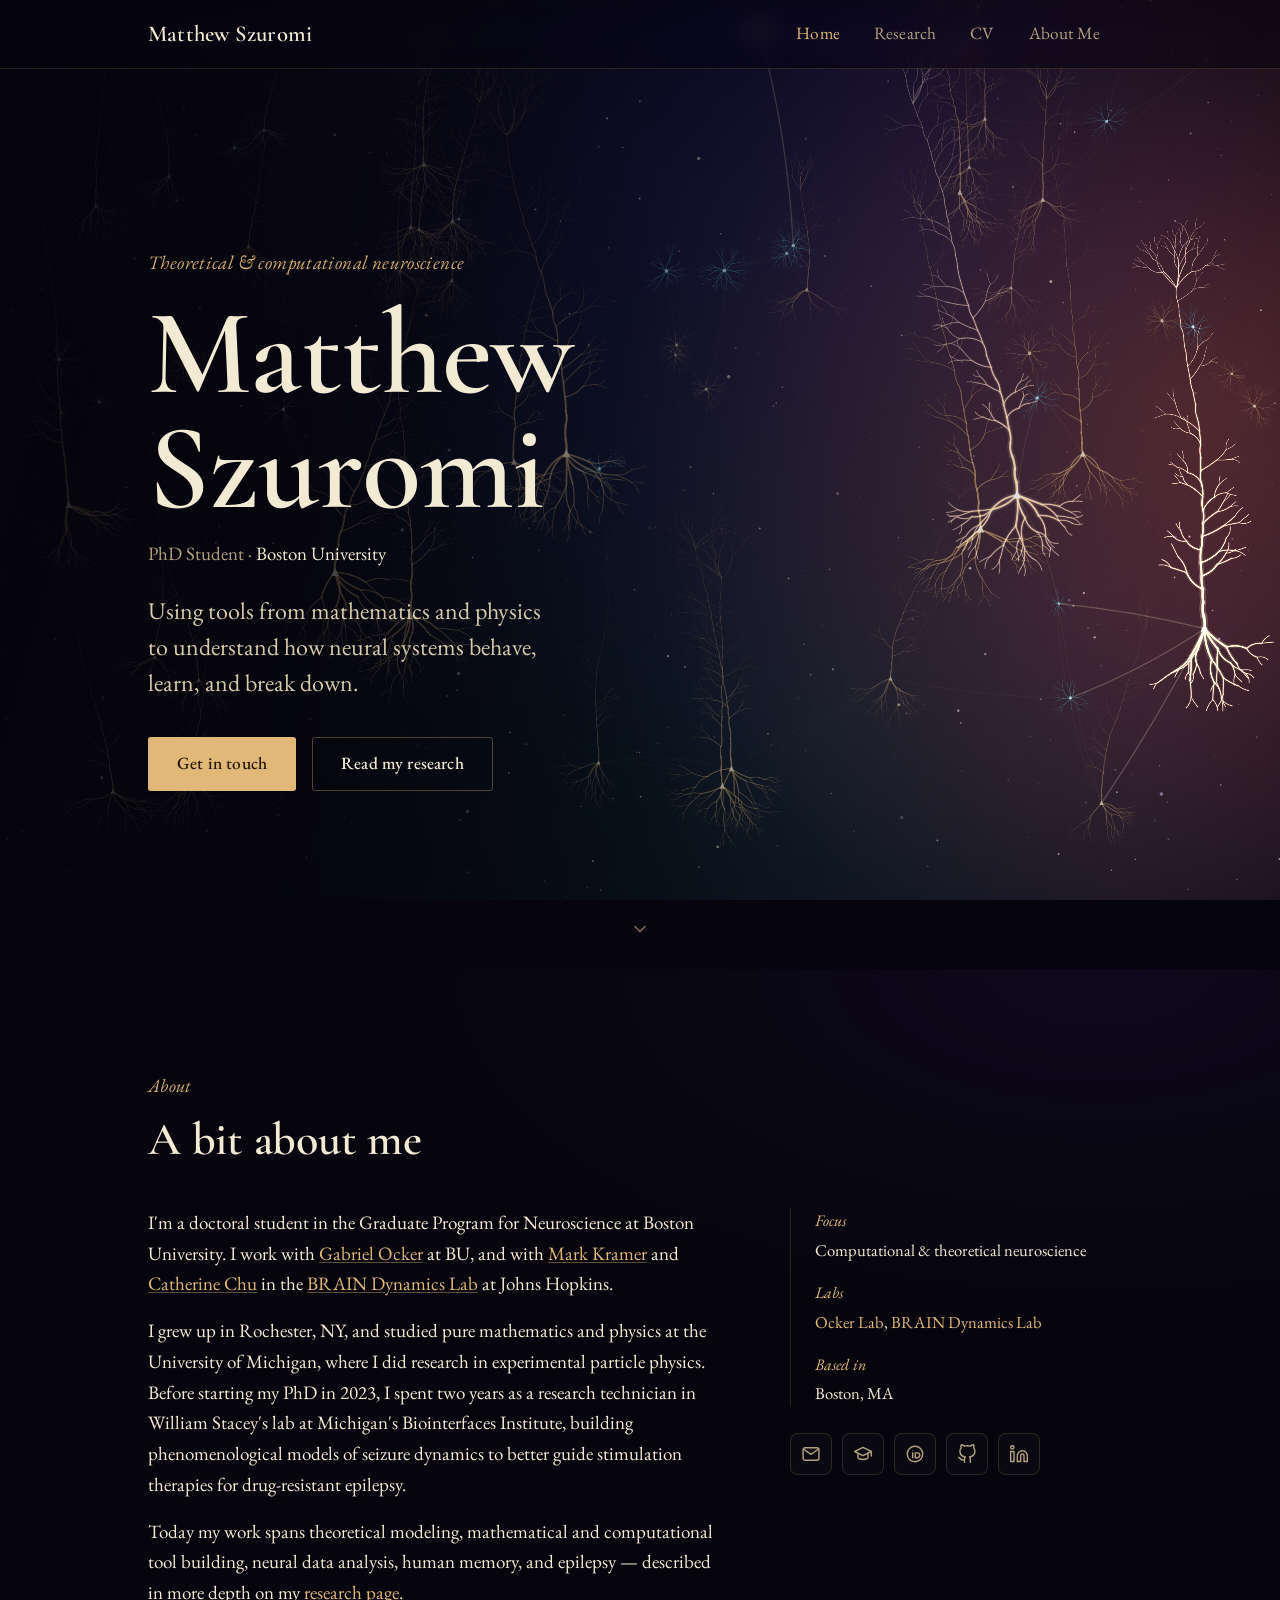
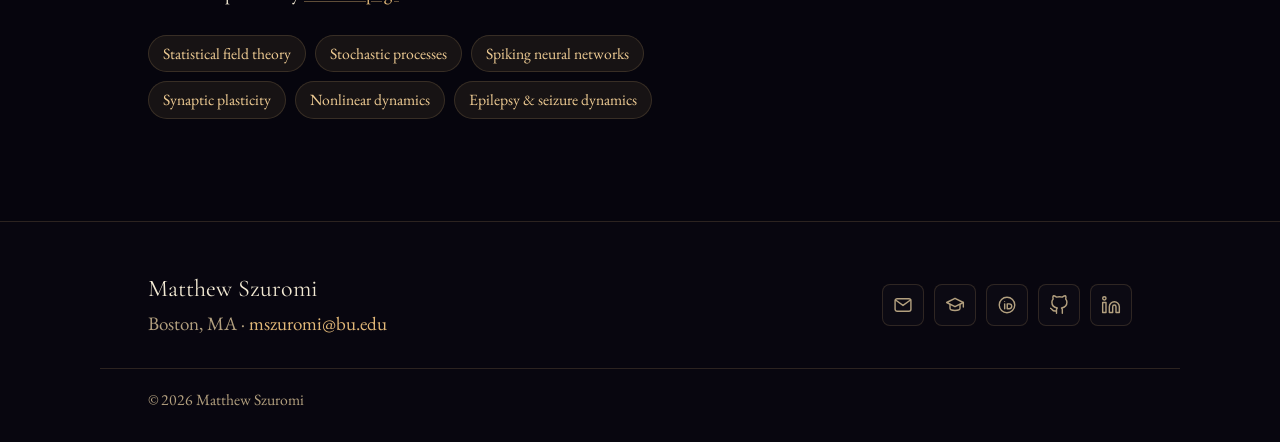
==== commit ed1ca4ed: "Home: update hero lede copy Co-Authored-By: Claude Opus 4.8 <noreply@anthropic.com>" ====
--- a/index.html
+++ b/index.html
@@ -81,7 +81,7 @@
           <p class="eyebrow">Theoretical &amp; computational neuroscience</p>
           <h1>Matthew<br>Szuromi</h1>
           <p class="role">PhD Student · <a href="https://www.bu.edu" target="_blank" rel="noopener">Boston University</a></p>
-          <p class="lede">Mathematics and theoretical physics, brought to how neural systems compute, learn, and break down.</p>
+          <p class="lede">Using tools from mathematics and physics to understand how neural systems behave, learn, and break down.</p>
           <div class="cta-row">
             <a class="btn btn-primary" href="mailto:mszuromi@bu.edu">Get in touch</a>
             <a class="btn btn-ghost" href="research.html">Read my research</a>
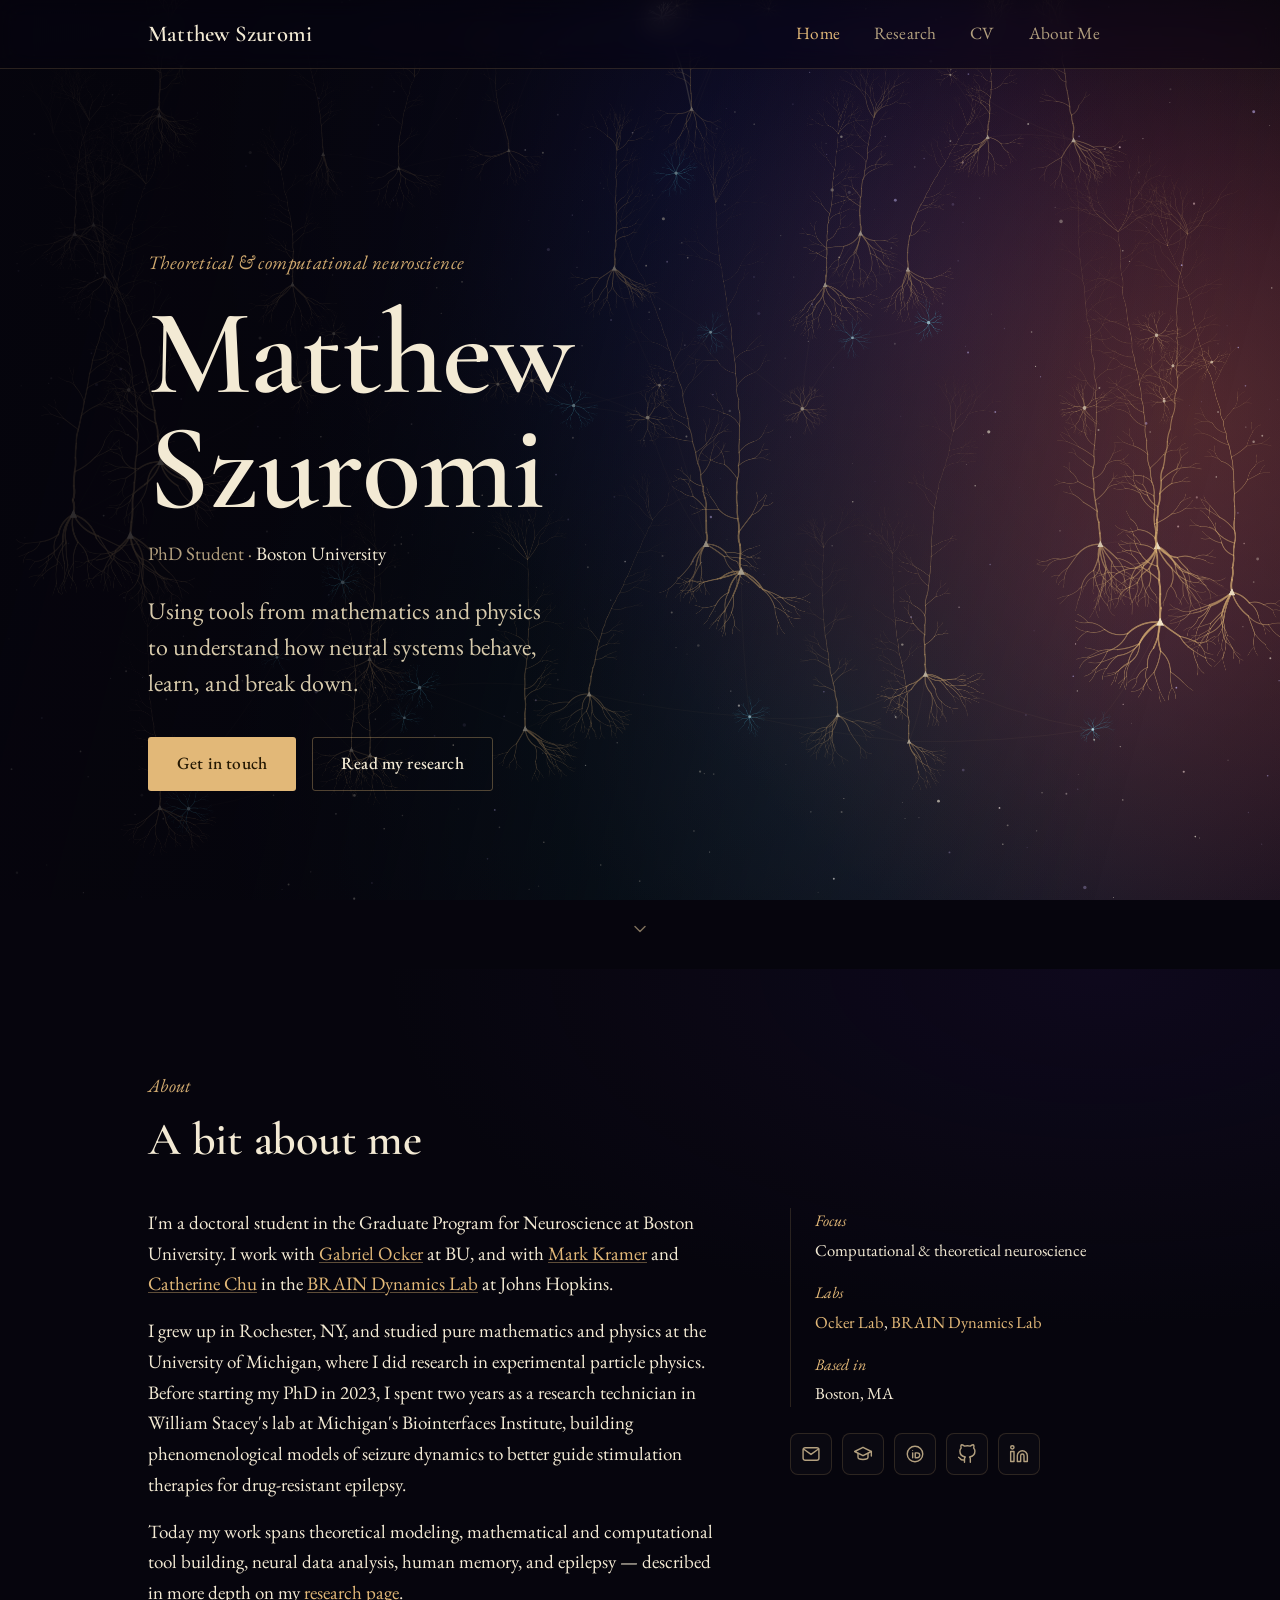
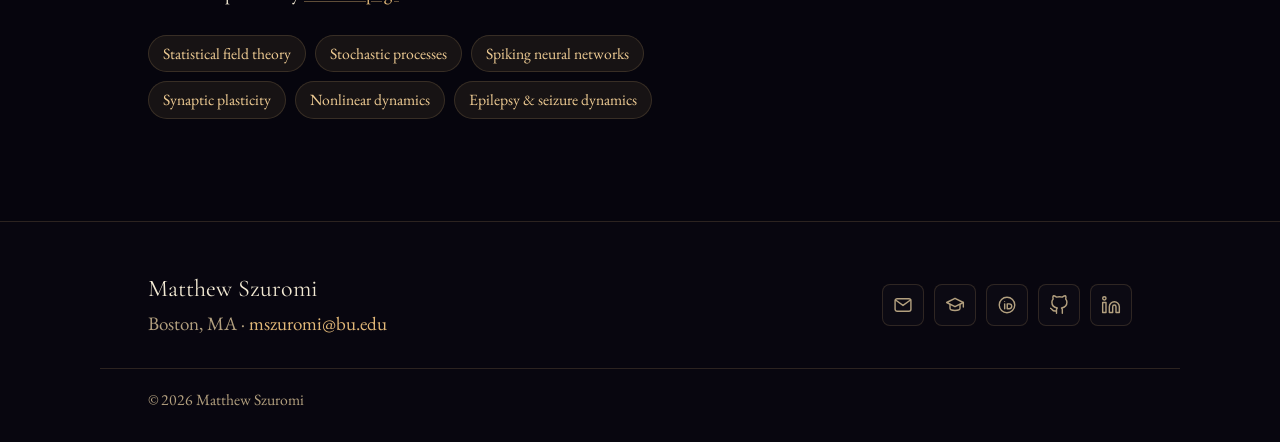
==== commit 0d3dd3ee: "Point canonical/OG URLs + CV at mattszuromi.com; regen PDF Site now lives at the custom domain (Clou" ====
--- a/index.html
+++ b/index.html
@@ -6,9 +6,9 @@
   <title>Matthew Szuromi — Computational Neuroscience</title>
   <meta name="description" content="Matthew Szuromi is a PhD student in computational and theoretical neuroscience at Boston University, using mathematics and theoretical physics to study spiking neural networks, neural data, memory, and epilepsy." />
   <meta name="author" content="Matthew Szuromi" />
-  <link rel="canonical" href="https://mszuromi.github.io/" />
+  <link rel="canonical" href="https://mattszuromi.com/" />
   <meta property="og:type" content="website" />
-  <meta property="og:url" content="https://mszuromi.github.io/" />
+  <meta property="og:url" content="https://mattszuromi.com/" />
   <meta property="og:title" content="Matthew Szuromi — Computational Neuroscience" />
   <meta property="og:description" content="PhD student in computational and theoretical neuroscience at Boston University." />
   <meta name="twitter:card" content="summary" />
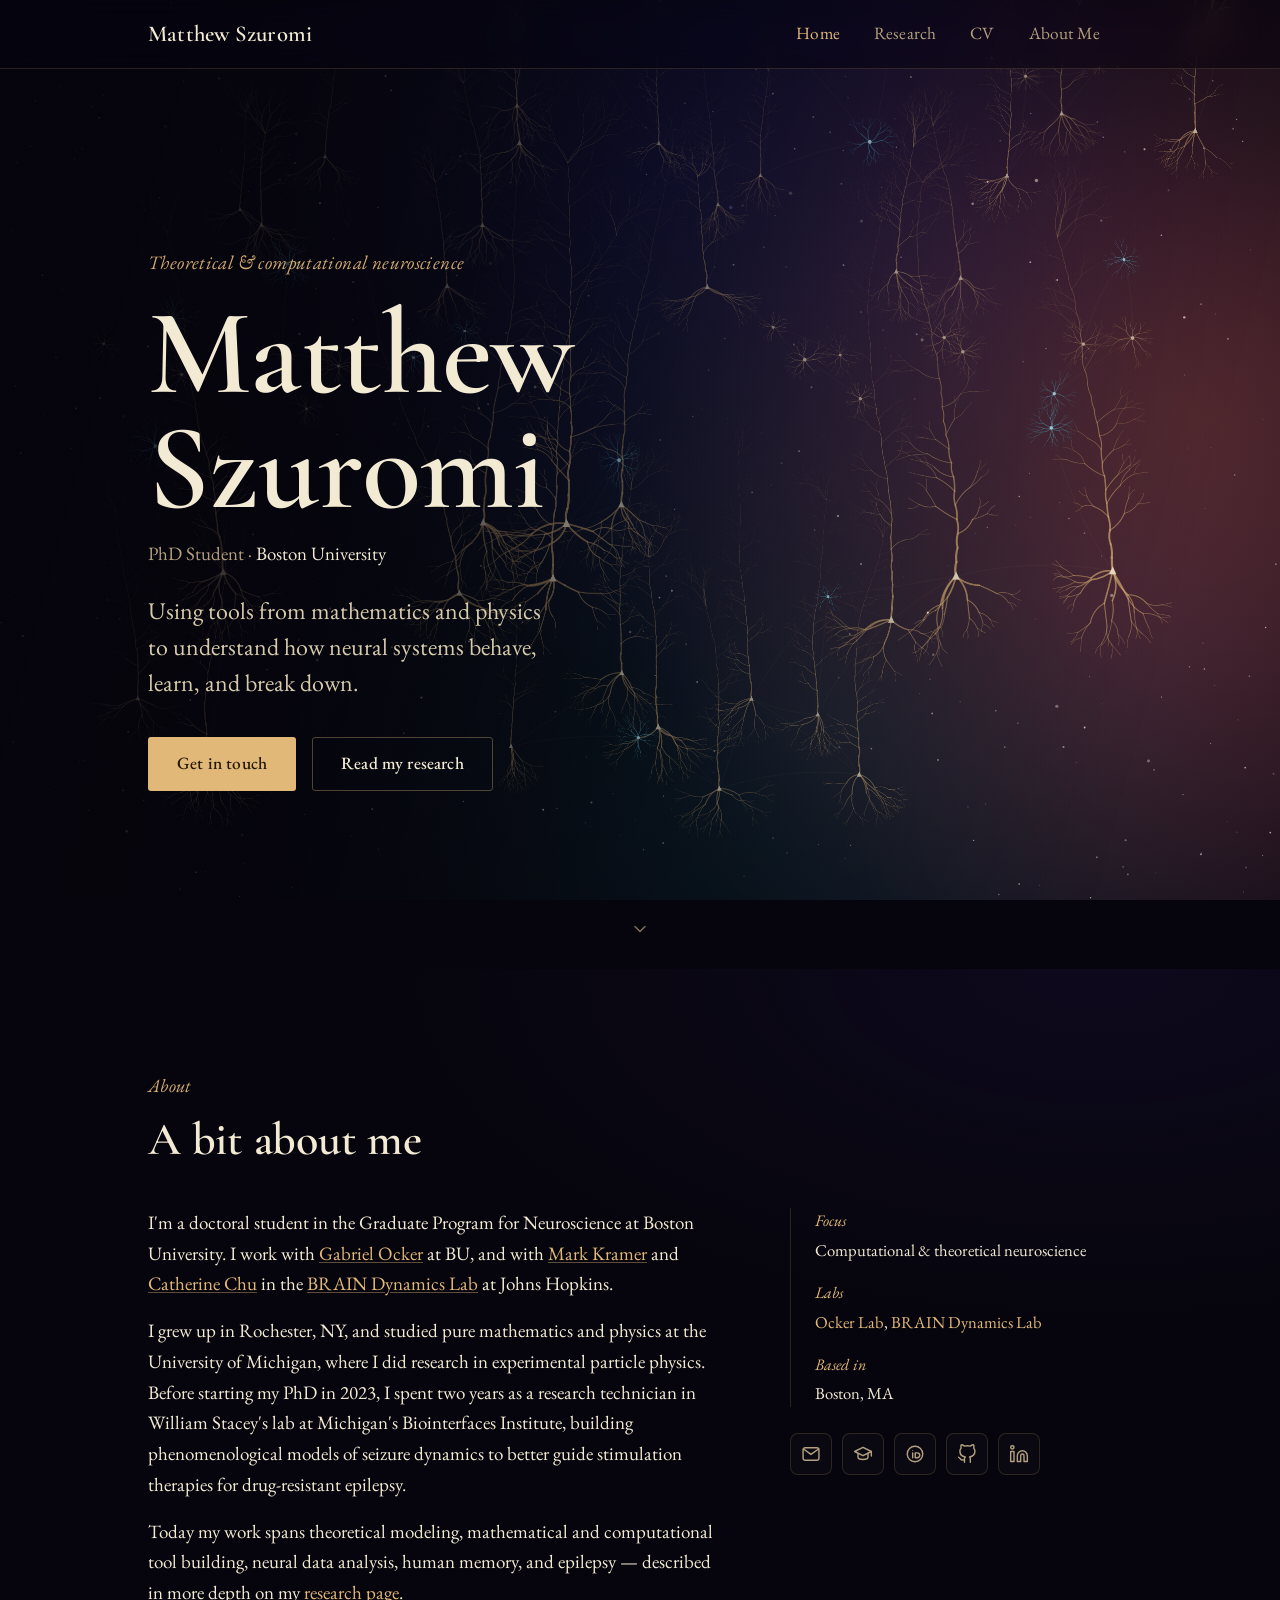
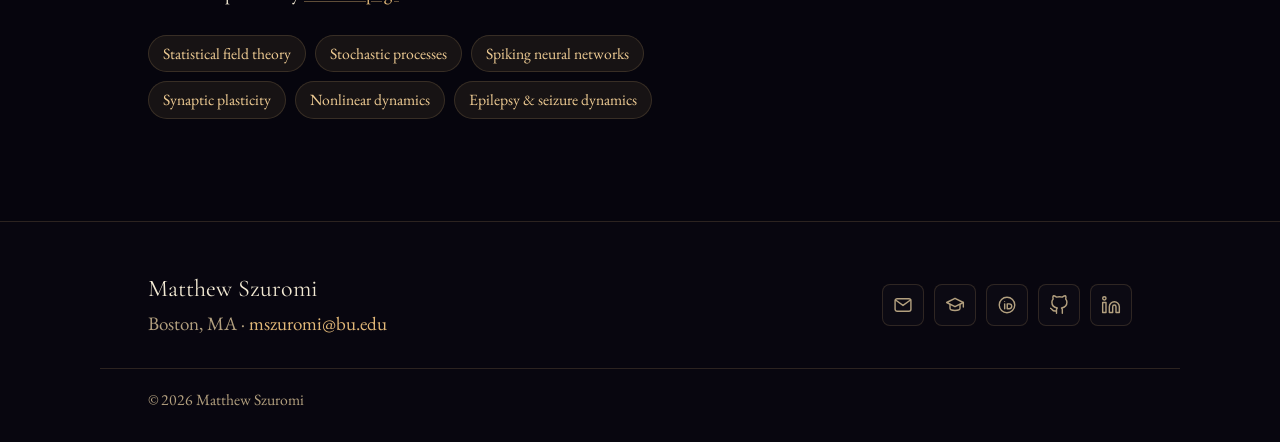
==== commit f18ac737: "Forward old github.io copy to mattszuromi.com (hostname-checked) GitHub won't let a user-site repo d" ====
--- a/index.html
+++ b/index.html
@@ -3,6 +3,7 @@
 <head>
   <meta charset="UTF-8" />
   <meta name="viewport" content="width=device-width, initial-scale=1.0" />
+  <script>if(location.hostname.endsWith('github.io'))location.replace('https://mattszuromi.com'+location.pathname+location.search+location.hash);</script>
   <title>Matthew Szuromi — Computational Neuroscience</title>
   <meta name="description" content="Matthew Szuromi is a PhD student in computational and theoretical neuroscience at Boston University, using mathematics and theoretical physics to study spiking neural networks, neural data, memory, and epilepsy." />
   <meta name="author" content="Matthew Szuromi" />
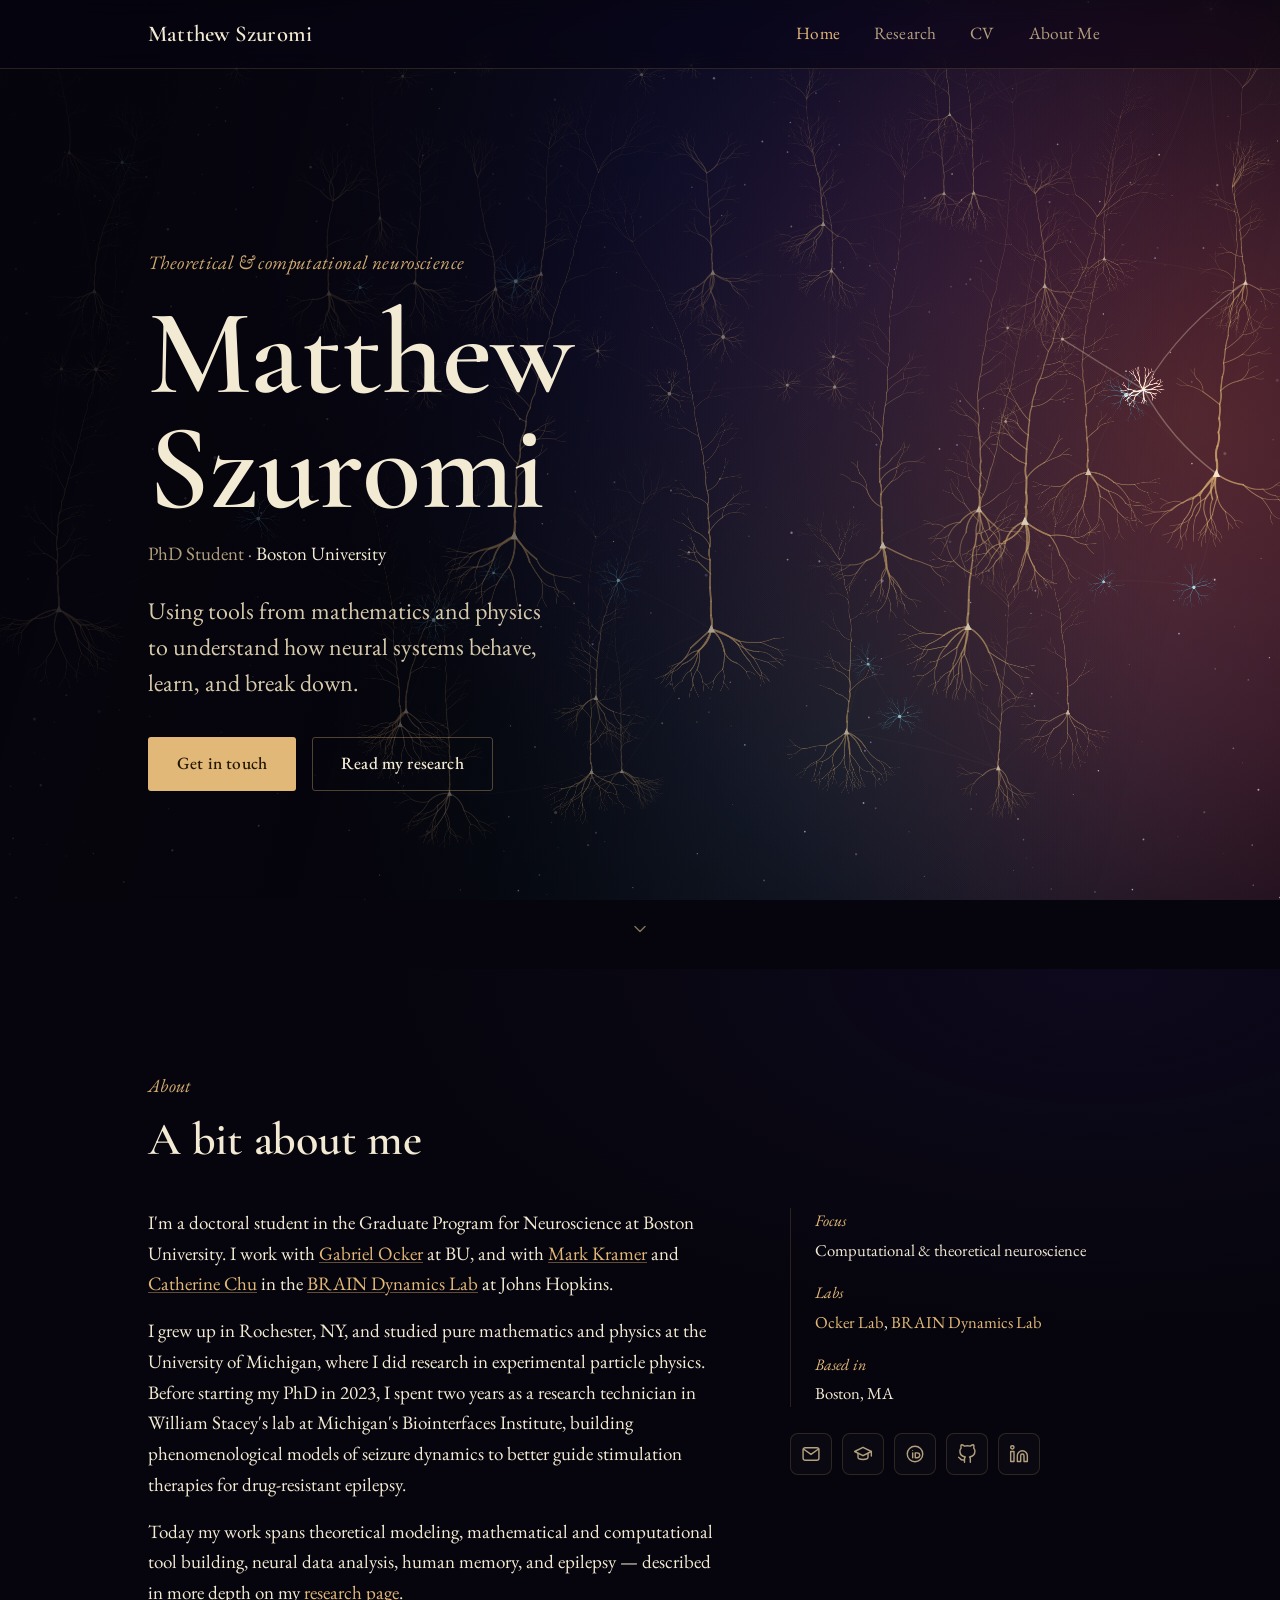
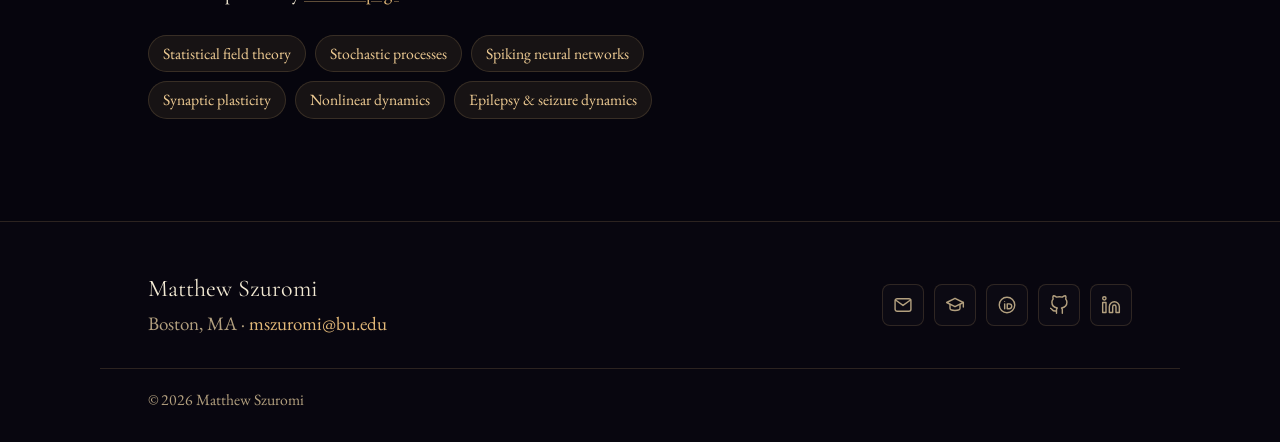
==== commit e686bb9e: "Forward www -> apex via hostname check; drop non-functional _redirects Cloudflare Pages _redirects c" ====
--- a/index.html
+++ b/index.html
@@ -3,7 +3,7 @@
 <head>
   <meta charset="UTF-8" />
   <meta name="viewport" content="width=device-width, initial-scale=1.0" />
-  <script>if(location.hostname.endsWith('github.io'))location.replace('https://mattszuromi.com'+location.pathname+location.search+location.hash);</script>
+  <script>if(location.hostname.endsWith('github.io')||location.hostname==='www.mattszuromi.com')location.replace('https://mattszuromi.com'+location.pathname+location.search+location.hash);</script>
   <title>Matthew Szuromi — Computational Neuroscience</title>
   <meta name="description" content="Matthew Szuromi is a PhD student in computational and theoretical neuroscience at Boston University, using mathematics and theoretical physics to study spiking neural networks, neural data, memory, and epilepsy." />
   <meta name="author" content="Matthew Szuromi" />
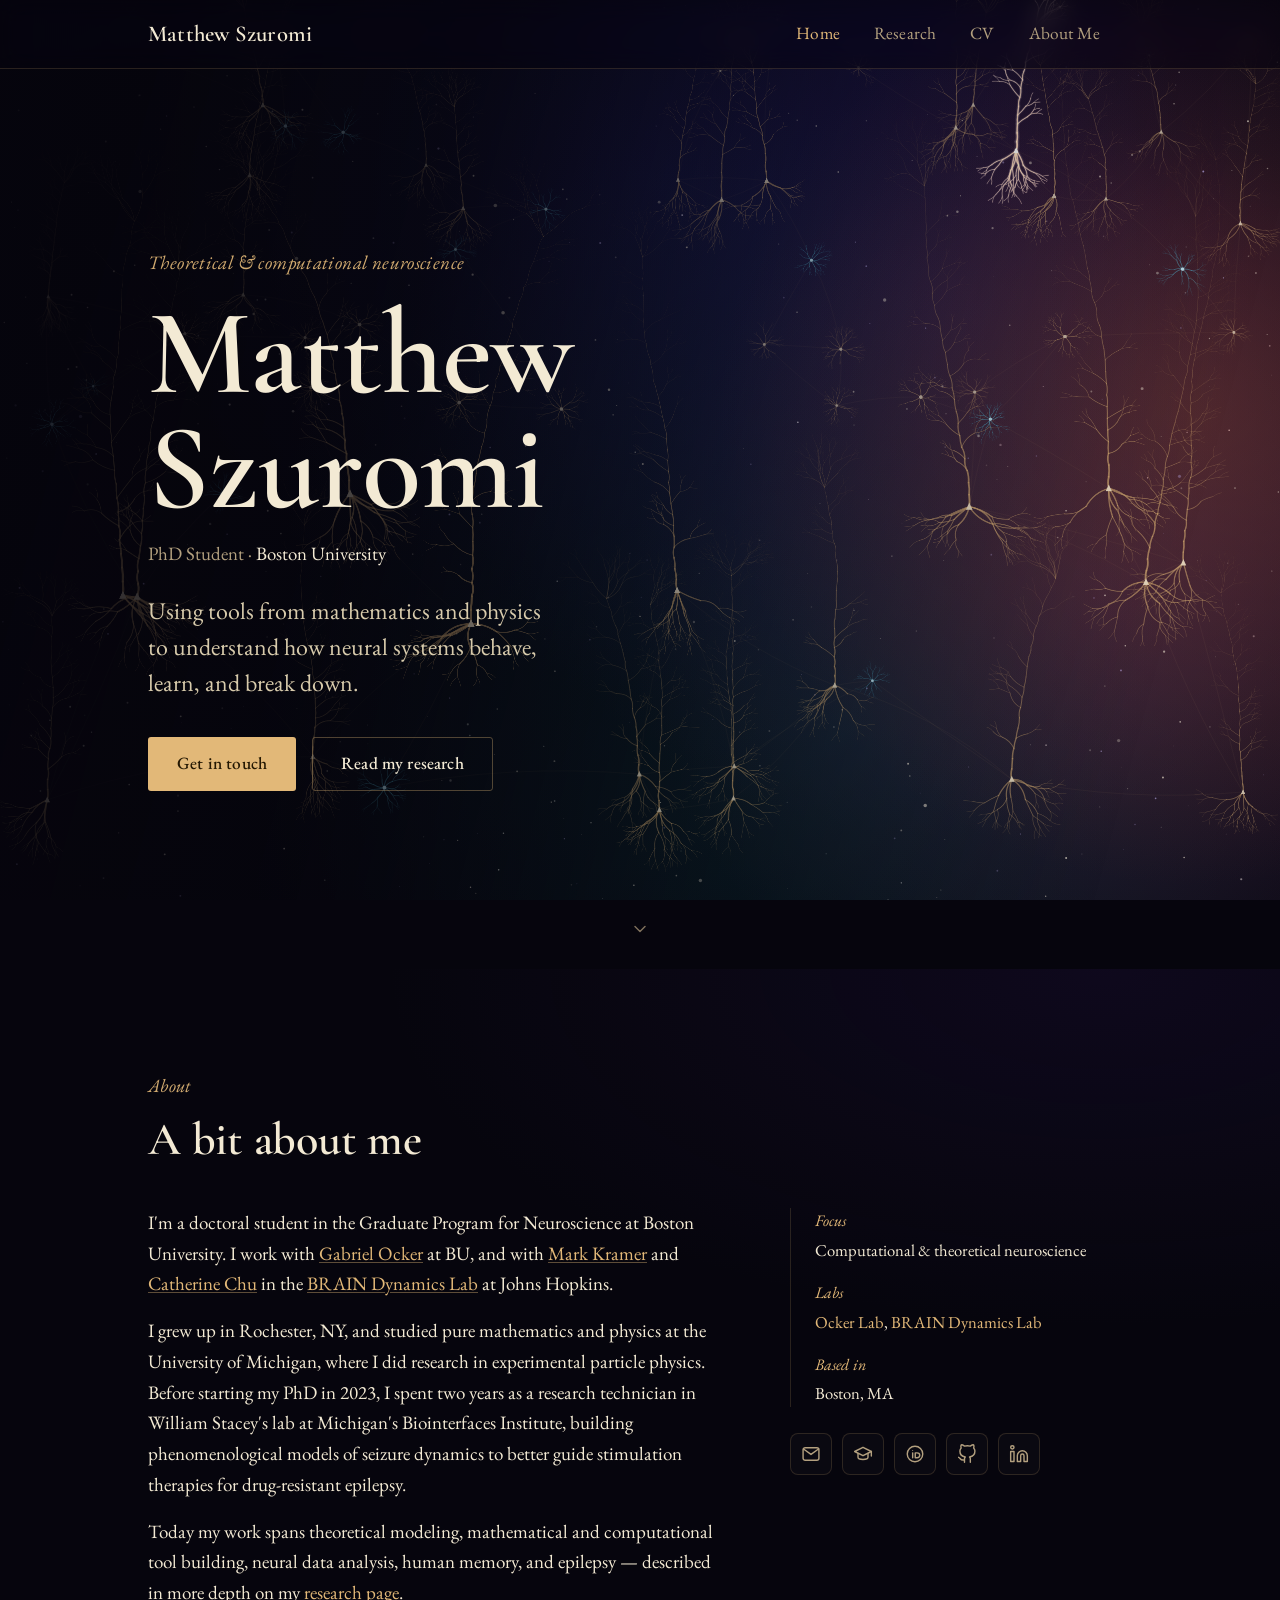
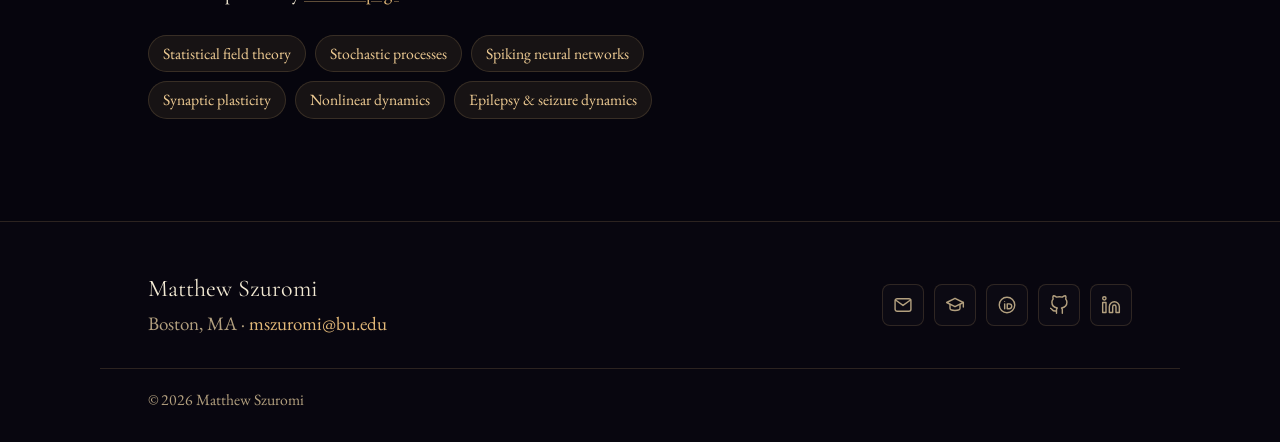
==== commit 0e9a10c6: "SEO: sitemap, robots.txt, Person structured data, clean-URL canonicals - Add sitemap.xml + robots.tx" ====
--- a/index.html
+++ b/index.html
@@ -20,6 +20,26 @@
   <link rel="preconnect" href="https://fonts.gstatic.com" crossorigin />
   <link href="https://fonts.googleapis.com/css2?family=Cormorant+Garamond:ital,wght@0,500;0,600;0,700;1,500&family=EB+Garamond:ital,wght@0,400;0,500;1,400;1,500&display=swap" rel="stylesheet" />
   <link rel="stylesheet" href="styles.css" />
+  <script type="application/ld+json">
+  {
+    "@context": "https://schema.org",
+    "@type": "Person",
+    "name": "Matthew Szuromi",
+    "givenName": "Matthew",
+    "familyName": "Szuromi",
+    "url": "https://mattszuromi.com/",
+    "jobTitle": "PhD Student, Computational Neuroscience",
+    "affiliation": { "@type": "CollegeOrUniversity", "name": "Boston University" },
+    "alumniOf": { "@type": "CollegeOrUniversity", "name": "University of Michigan" },
+    "knowsAbout": ["Computational neuroscience", "Theoretical neuroscience", "Statistical field theory", "Spiking neural networks", "Epilepsy"],
+    "sameAs": [
+      "https://scholar.google.com/citations?user=xPtXfUQAAAAJ&hl=en",
+      "https://orcid.org/0009-0007-3943-7612",
+      "https://github.com/mszuromi",
+      "https://www.linkedin.com/in/matthew-szuromi-396865171/"
+    ]
+  }
+  </script>
   <style>
     #sky{position:fixed;inset:0;width:100vw;height:100vh;display:block;z-index:0}
     .veil{position:fixed;inset:0;z-index:1;pointer-events:none;
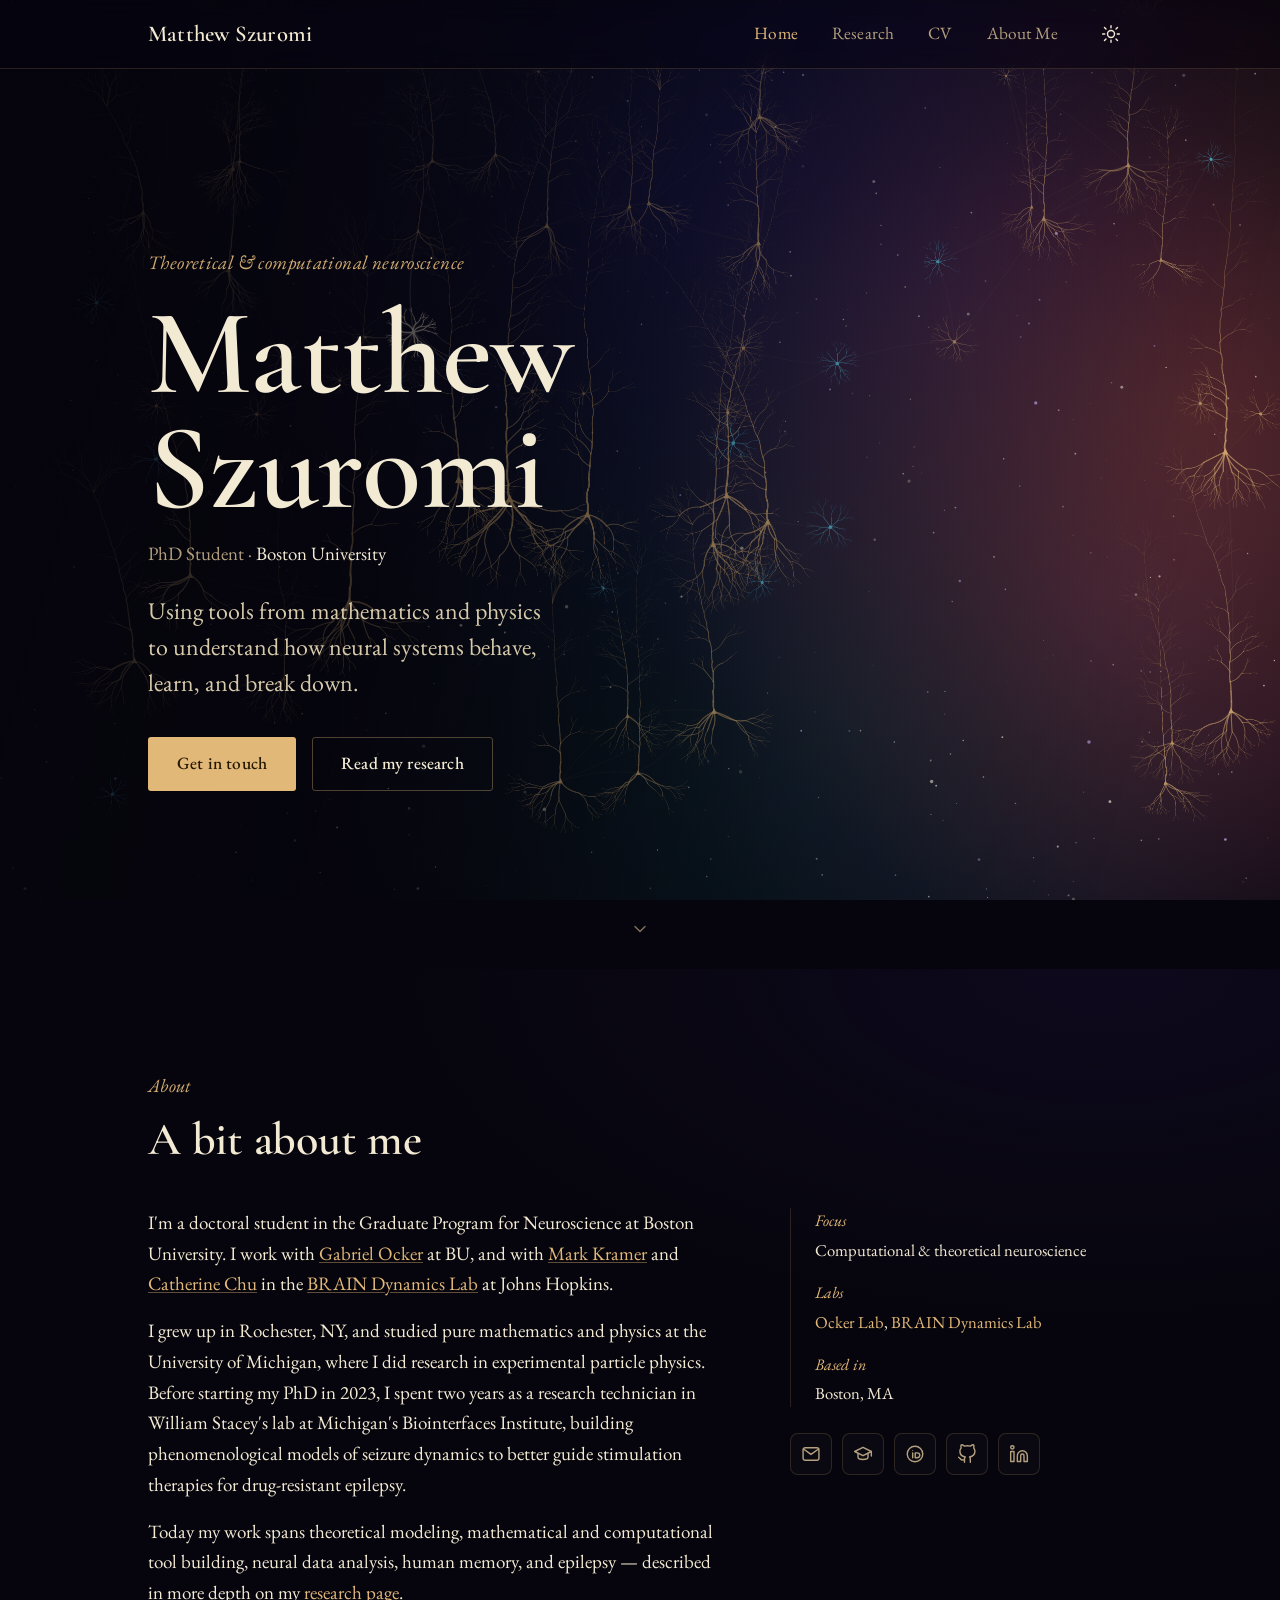
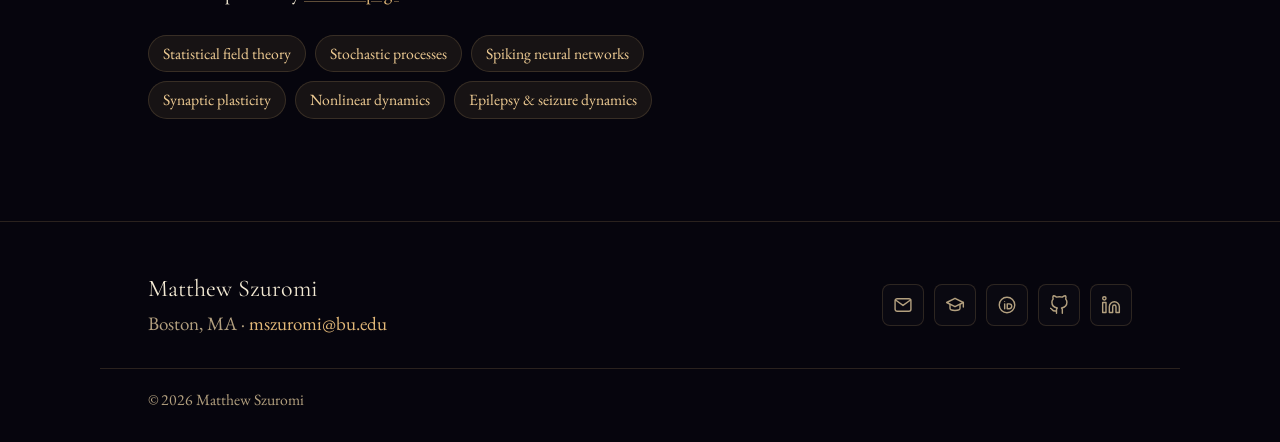
==== commit fa9892de: "Add light/dark theme toggle (cosmic <-> Cajal ink-on-paper) - Header toggle (sun/moon), remembered p" ====
--- a/index.html
+++ b/index.html
@@ -4,6 +4,7 @@
   <meta charset="UTF-8" />
   <meta name="viewport" content="width=device-width, initial-scale=1.0" />
   <script>if(location.hostname.endsWith('github.io')||location.hostname==='www.mattszuromi.com')location.replace('https://mattszuromi.com'+location.pathname+location.search+location.hash);</script>
+  <script>(function(){try{var t=localStorage.getItem('theme');document.documentElement.setAttribute('data-theme',t==='light'?'light':'dark');}catch(e){document.documentElement.setAttribute('data-theme','dark');}})();</script>
   <title>Matthew Szuromi — Computational Neuroscience</title>
   <meta name="description" content="Matthew Szuromi is a PhD student in computational and theoretical neuroscience at Boston University, using mathematics and theoretical physics to study spiking neural networks, neural data, memory, and epilepsy." />
   <meta name="author" content="Matthew Szuromi" />
@@ -44,6 +45,8 @@
     #sky{position:fixed;inset:0;width:100vw;height:100vh;display:block;z-index:0}
     .veil{position:fixed;inset:0;z-index:1;pointer-events:none;
       background:linear-gradient(105deg, rgba(6,5,13,.92) 0%, rgba(6,5,13,.72) 32%, rgba(6,5,13,.28) 60%, rgba(6,5,13,0) 88%)}
+    :root[data-theme="light"] .veil{
+      background:linear-gradient(105deg, rgba(241,231,208,.93) 0%, rgba(241,231,208,.72) 32%, rgba(241,231,208,.26) 60%, rgba(241,231,208,0) 88%)}
     .page{position:relative;z-index:2}
     .home-hero{min-height:100vh;display:flex;align-items:center;position:relative}
     .hero-inner{width:100%}
@@ -52,13 +55,15 @@
     .home-hero .role{font-size:1.18rem;color:var(--muted);margin:0 0 24px}
     .home-hero .role a{color:var(--cream)}
     .home-hero .lede{font-size:clamp(1.18rem,2.1vw,1.5rem);line-height:1.5;max-width:34ch;color:#d8cbac;margin:0 0 36px}
+    :root[data-theme="light"] .home-hero .lede{color:#473a26}
     .home-hero .cta-row{margin-top:0}
     .scroll-cue{position:absolute;bottom:26px;left:50%;transform:translateX(-50%);color:var(--muted);opacity:.7;animation:bob 2.4s ease-in-out infinite}
     @keyframes bob{0%,100%{transform:translate(-50%,0)}50%{transform:translate(-50%,8px)}}
     @media (prefers-reduced-motion:reduce){.scroll-cue{animation:none}}
     /* opaque sections slide over the fixed canvas on scroll */
     .about-section{position:relative;z-index:2;background:radial-gradient(80% 60% at 86% 0%, rgba(58,29,110,.16), transparent 70%), var(--ink)}
-    .site-footer{position:relative;z-index:2;background:#08060f}
+    :root[data-theme="light"] .about-section{background:radial-gradient(80% 60% at 86% 0%, rgba(201,172,124,.20), transparent 70%), var(--ink)}
+    .site-footer{position:relative;z-index:2;background:var(--ink)}
   </style>
 </head>
 <body>
@@ -75,6 +80,8 @@
       <symbol id="i-linkedin" viewBox="0 0 24 24" fill="none" stroke="currentColor" stroke-width="1.7" stroke-linecap="round" stroke-linejoin="round"><path d="M16 8a6 6 0 0 1 6 6v7h-4v-7a2 2 0 0 0-4 0v7h-4v-7a6 6 0 0 1 6-6z"/><rect x="2" y="9" width="4" height="12"/><circle cx="4" cy="4" r="2"/></symbol>
       <symbol id="i-arrow" viewBox="0 0 24 24" fill="none" stroke="currentColor" stroke-width="1.8" stroke-linecap="round" stroke-linejoin="round"><path d="M7 17 17 7M9 7h8v8"/></symbol>
       <symbol id="i-chevron" viewBox="0 0 24 24" fill="none" stroke="currentColor" stroke-width="1.7" stroke-linecap="round" stroke-linejoin="round"><path d="m6 9 6 6 6-6"/></symbol>
+      <symbol id="i-sun" viewBox="0 0 24 24" fill="none" stroke="currentColor" stroke-width="1.7" stroke-linecap="round" stroke-linejoin="round"><circle cx="12" cy="12" r="4.2"/><path d="M12 2v2.5M12 19.5V22M4.2 4.2l1.8 1.8M18 18l1.8 1.8M2 12h2.5M19.5 12H22M4.2 19.8 6 18M18 6l1.8-1.8"/></symbol>
+      <symbol id="i-moon" viewBox="0 0 24 24" fill="none" stroke="currentColor" stroke-width="1.7" stroke-linecap="round" stroke-linejoin="round"><path d="M21 12.8A9 9 0 1 1 11.2 3 7 7 0 0 0 21 12.8z"/></symbol>
     </defs>
   </svg>
 
@@ -89,6 +96,10 @@
           <a href="aboutme.html">About&nbsp;Me</a>
         </nav>
         <div class="header-actions">
+          <button class="icon-btn theme-toggle" id="theme-toggle" type="button" aria-label="Toggle light / dark theme" title="Toggle theme">
+            <svg class="ico ico-sun" aria-hidden="true"><use href="#i-sun"/></svg>
+            <svg class="ico ico-moon" aria-hidden="true"><use href="#i-moon"/></svg>
+          </button>
           <button class="icon-btn nav-toggle" id="nav-toggle" type="button" aria-label="Open menu" aria-expanded="false" aria-controls="nav">
             <span class="bars" aria-hidden="true"><span></span><span></span><span></span></span>
           </button>
@@ -189,18 +200,19 @@
 <script>
 (function(){
   var cvs=document.getElementById('sky'), ctx=cvs.getContext('2d');
-  var W,H,DPR,SS=2, frame=0;
+  var W,H,DPR,SS=2, frame=0, built=false, builtLight=null;
   var reduce = window.matchMedia && window.matchMedia('(prefers-reduced-motion: reduce)').matches;
-  var GOLD='226,184,120', WGOLD='255,242,210', INH='90,200,228', WINH='196,240,252';
-  var neurons=[], edges=[], pending=[], stars=[], neb=null, base=null;
+  var DARK={ e:'226,184,120', eA:'255,242,210', eS:null, i:'90,200,228', iA:'196,240,252', iS:null, additive:true, stars:true };
+  var LIGHT={ e:'74,56,32', eA:'120,46,18', eS:'158,74,30', i:'58,74,104', iA:'30,52,108', iS:'44,72,140', additive:false, stars:false };
+  var light=false, P=DARK;
+  var neurons=[], edges=[], pending=[], stars=[], bg=null, base=null;
   var mouse={x:-9999,y:-9999,on:false,t:-999};
   function R(a,b){return a+Math.random()*(b-a);}
+  function curLight(){ return document.documentElement.getAttribute('data-theme')==='light'; }
 
   function fit(){
-    DPR=Math.min(window.devicePixelRatio||1,2);
-    W=window.innerWidth; H=window.innerHeight;
-    cvs.style.width=W+'px'; cvs.style.height=H+'px';
-    cvs.width=W*DPR; cvs.height=H*DPR; ctx.setTransform(DPR,0,0,DPR,0,0);
+    DPR=Math.min(window.devicePixelRatio||1,2); W=window.innerWidth; H=window.innerHeight;
+    cvs.style.width=W+'px'; cvs.style.height=H+'px'; cvs.width=W*DPR; cvs.height=H*DPR; ctx.setTransform(DPR,0,0,DPR,0,0);
   }
 
   function grow(x,y,ang,len,w,depth,segs,bb){
@@ -211,10 +223,7 @@
     segs.push({x1:x,y1:y,cx:cx,cy:cy,x2:ex,y2:ey,w:w});
     bb.mnx=Math.min(bb.mnx,x,ex,cx);bb.mny=Math.min(bb.mny,y,ey,cy);bb.mxx=Math.max(bb.mxx,x,ex,cx);bb.mxy=Math.max(bb.mxy,y,ey,cy);
     var nb = depth>1 ? (Math.random()<.86?2:1) : 1;
-    for(var i=0;i<nb;i++){
-      var na=ang+(nb>1?(i?0.45:-0.45):0)*R(.6,1)+R(-.2,.2);
-      grow(ex,ey,na,len*R(.66,.8),w*0.68,depth-1,segs,bb);
-    }
+    for(var i=0;i<nb;i++){ var na=ang+(nb>1?(i?0.45:-0.45):0)*R(.6,1)+R(-.2,.2); grow(ex,ey,na,len*R(.66,.8),w*0.68,depth-1,segs,bb); }
   }
   function pyramidal(scale, apicalLen){
     var segs=[], bb={mnx:0,mny:0,mxx:0,mxy:0};
@@ -238,26 +247,21 @@
     for(var i=0;i<n;i++) grow(0,0, i/n*6.2832+R(-.3,.3), 11*scale*R(1.1,1.7), 1.4*scale, 4, segs, bb);
     return {segs:segs,bb:bb,soma:'stel',sc:scale};
   }
-  function sprite(ar, glow, ink, bright){
-    var bb=ar.bb, pad=glow?12:9, w=(bb.mxx-bb.mnx)+pad*2, h=(bb.mxy-bb.mny)+pad*2;
+  function sprite(ar, active, col){
+    var bb=ar.bb, pad=active?12:9, w=(bb.mxx-bb.mnx)+pad*2, h=(bb.mxy-bb.mny)+pad*2;
     var c=document.createElement('canvas'); c.width=Math.ceil(w*SS); c.height=Math.ceil(h*SS);
     var g=c.getContext('2d'); g.scale(SS,SS); g.translate(pad-bb.mnx, pad-bb.mny); g.lineCap='round'; g.lineJoin='round';
     for(var i=0;i<ar.segs.length;i++){ var s=ar.segs[i];
       g.beginPath(); g.moveTo(s.x1,s.y1); g.quadraticCurveTo(s.cx,s.cy,s.x2,s.y2);
-      if(glow){
-        g.strokeStyle='rgba('+bright+',0.2)'; g.lineWidth=s.w*3.4; g.stroke();
-        g.strokeStyle='rgba('+bright+',0.9)'; g.lineWidth=s.w*1.5; g.stroke();
-      } else {
-        var al=Math.max(.26,Math.min(.78,.3+s.w*.24));
-        g.strokeStyle='rgba('+ink+','+al+')'; g.lineWidth=s.w; g.stroke();
-      }
-    }
-    var sc=ar.sc;
-    g.fillStyle='rgba('+bright+',1)';
+      if(active){ g.strokeStyle='rgba('+col+',0.22)'; g.lineWidth=s.w*3.2; g.stroke(); g.strokeStyle='rgba('+col+',0.92)'; g.lineWidth=s.w*1.5; g.stroke(); }
+      else { var al=Math.max(.3,Math.min(.82,.34+s.w*.24)); g.strokeStyle='rgba('+col+','+al+')'; g.lineWidth=s.w; g.stroke(); }
+    }
+    var sc=ar.sc; g.fillStyle='rgba('+col+',1)';
     if(ar.soma==='pyr'){ g.beginPath(); g.moveTo(0,-4.4*sc); g.lineTo(3.5*sc,3.2*sc); g.lineTo(-3.5*sc,3.2*sc); g.closePath(); g.fill(); }
     else { g.beginPath(); g.arc(0,0,3*sc,0,6.2832); g.fill(); }
     return {c:c, ox:(pad-bb.mnx), oy:(pad-bb.mny), w:c.width/SS, h:c.height/SS};
   }
+
   function buildNebula(){
     var c=document.createElement('canvas'); c.width=W*DPR; c.height=H*DPR;
     var g=c.getContext('2d'); g.scale(DPR,DPR);
@@ -271,7 +275,22 @@
       g.fillStyle='rgba('+tone+','+a+')'; g.beginPath(); g.arc(x,y,r,0,6.2832); g.fill(); }
     return c;
   }
-  var built=false;
+  function buildPaper(){
+    var c=document.createElement('canvas'); c.width=W*DPR; c.height=H*DPR;
+    var g=c.getContext('2d'); g.scale(DPR,DPR);
+    g.fillStyle='#f1e7d0'; g.fillRect(0,0,W,H);
+    var washes=[[0.22,0.24,'201,172,124'],[0.84,0.72,'205,176,128'],[0.62,0.12,'214,190,146'],[0.1,0.85,'196,168,120']];
+    for(var i=0;i<washes.length;i++){ var b=washes[i], gx=b[0]*W, gy=b[1]*H, rr=Math.max(W,H)*R(.4,.6);
+      var gr=g.createRadialGradient(gx,gy,0,gx,gy,rr); gr.addColorStop(0,'rgba('+b[2]+',0.14)'); gr.addColorStop(1,'rgba('+b[2]+',0)');
+      g.fillStyle=gr; g.fillRect(0,0,W,H); }
+    var vg=g.createRadialGradient(W*0.5,H*0.5,Math.min(W,H)*0.18, W*0.5,H*0.5,Math.max(W,H)*0.72);
+    vg.addColorStop(0,'rgba(120,90,52,0)'); vg.addColorStop(1,'rgba(120,90,52,0.15)'); g.fillStyle=vg; g.fillRect(0,0,W,H);
+    for(var s=0;s<240;s++){ var x=Math.random()*W,y=Math.random()*H,r=R(.4,1.6);
+      g.fillStyle='rgba(120,92,56,'+R(.03,.11)+')'; g.beginPath(); g.arc(x,y,r,0,6.2832); g.fill(); }
+    return c;
+  }
+
+  function colsFor(type){ return type==='e' ? {ink:P.e,act:P.eA,stain:P.eS} : {ink:P.i,act:P.iA,stain:P.iS}; }
   function genNeurons(){
     neurons=[];
     var L=[
@@ -285,20 +304,24 @@
       for(var k=0;k<ly.n;k++){
         var sc=R(ly.sc[0],ly.sc[1]);
         var ar = ly.t==='pyr' ? pyramidal(sc, R(ly.ap[0],ly.ap[1])*H) : stellate(sc);
-        var nx=R(0.03,0.99), ny=R(ly.y0,ly.y1);
-        neurons.push({nx:nx, ny:ny, x:nx*W, y:ny*H, base:sprite(ar,false,GOLD,WGOLD), glow:sprite(ar,true,GOLD,WGOLD),
-          q:R(0,.6), act:0, cool:0, dim:0.45+sc*0.45, type:'e', fcol:WGOLD});
+        var cc=colsFor('e'), nx=R(0.03,0.99), ny=R(ly.y0,ly.y1);
+        neurons.push({nx:nx, ny:ny, x:nx*W, y:ny*H, ar:ar, base:sprite(ar,false,cc.ink), active:sprite(ar,true,cc.act),
+          q:R(0,.6), act:0, cool:0, dim:0.5+sc*0.42, type:'e', fcol:cc.act, stain:cc.stain});
       }
     }
-    var nI=Math.round(neurons.length*0.22);
+    var nI=Math.round(neurons.length*0.22), ic=colsFor('i');
     for(var ii=0;ii<nI;ii++){
-      var isc=R(.4,.62), iar=stellate(isc);
-      var inx=R(0.04,0.98), iny=R(0.12,0.9);
-      neurons.push({nx:inx, ny:iny, x:inx*W, y:iny*H, base:sprite(iar,false,INH,WINH), glow:sprite(iar,true,INH,WINH),
-        q:R(0,.6), act:0, cool:0, dim:0.72+isc*0.32, type:'i', fcol:WINH});
+      var isc=R(.4,.62), iar=stellate(isc), inx=R(0.04,0.98), iny=R(0.12,0.9);
+      neurons.push({nx:inx, ny:iny, x:inx*W, y:iny*H, ar:iar, base:sprite(iar,false,ic.ink), active:sprite(iar,true,ic.act),
+        q:R(0,.6), act:0, cool:0, dim:0.66+isc*0.34, type:'i', fcol:ic.act, stain:ic.stain});
     }
     for(var z=0;z<4;z++){ var zi=Math.floor(Math.random()*neurons.length); neurons[zi].q=R(.96,1); neurons[zi].cool=R(0,45); }
-    built=true;
+    built=true; builtLight=light;
+  }
+  function recolor(){
+    for(var i=0;i<neurons.length;i++){ var n=neurons[i], cc=colsFor(n.type);
+      n.base=sprite(n.ar,false,cc.ink); n.active=sprite(n.ar,true,cc.act); n.fcol=cc.act; n.stain=cc.stain; }
+    builtLight=light;
   }
   function buildEdges(){
     edges=[]; pending=[];
@@ -310,44 +333,40 @@
       for(var m=0;m<deg&&m<d.length;m++){ var j2=d[m].j;
         if(!edges.some(function(e){return (e.a===i&&e.b===j2)||(e.a===j2&&e.b===i);})){
           var A=neurons[i],B=neurons[j2],mx=(A.x+B.x)/2,my=(A.y+B.y)/2,ang=Math.atan2(B.y-A.y,B.x-A.x)+Math.PI/2,off=R(-1,1)*Math.sqrt(d[m].d2)*0.12;
-          edges.push({a:i,b:j2,cx:mx+Math.cos(ang)*off,cy:my+Math.sin(ang)*off,act:0,col:WGOLD});
+          edges.push({a:i,b:j2,cx:mx+Math.cos(ang)*off,cy:my+Math.sin(ang)*off,act:0,col:P.eA});
         }
       }
     }
   }
   function layout(){
-    fit();
+    fit(); light=curLight(); P = light?LIGHT:DARK;
     if(!built) genNeurons();
-    else { for(var i=0;i<neurons.length;i++){ var n=neurons[i]; n.x=n.nx*W; n.y=n.ny*H; } }
-    neb=buildNebula();
+    else { for(var i=0;i<neurons.length;i++){ var n=neurons[i]; n.x=n.nx*W; n.y=n.ny*H; } if(builtLight!==light) recolor(); }
+    bg = light ? buildPaper() : buildNebula();
     buildEdges();
-    stars=[]; for(var s=0;s<46;s++) stars.push({x:R(0,W),y:R(0,H),r:R(.4,1.2),ph:R(0,6.28)});
+    stars=[]; if(P.stars){ for(var s=0;s<46;s++) stars.push({x:R(0,W),y:R(0,H),r:R(.4,1.2),ph:R(0,6.28)}); }
     bake();
   }
   function bake(){
     base=document.createElement('canvas'); base.width=W*DPR; base.height=H*DPR;
     var g=base.getContext('2d'); g.scale(DPR,DPR);
-    g.drawImage(neb,0,0,W,H); g.lineCap='round';
+    g.drawImage(bg,0,0,W,H); g.lineCap='round';
+    var ec = light?'74,56,32':'226,184,120', ea = light?0.14:0.07;
     for(var e=0;e<edges.length;e++){ var E=edges[e],A=neurons[E.a],B=neurons[E.b];
-      g.strokeStyle='rgba('+GOLD+',0.07)'; g.lineWidth=0.7; g.beginPath(); g.moveTo(A.x,A.y); g.quadraticCurveTo(E.cx,E.cy,B.x,B.y); g.stroke(); }
+      g.strokeStyle='rgba('+ec+','+ea+')'; g.lineWidth=0.7; g.beginPath(); g.moveTo(A.x,A.y); g.quadraticCurveTo(E.cx,E.cy,B.x,B.y); g.stroke(); }
     for(var i=0;i<neurons.length;i++){ var n=neurons[i]; g.globalAlpha=n.dim; g.drawImage(n.base.c,n.x-n.base.ox,n.y-n.base.oy,n.base.w,n.base.h); g.globalAlpha=1; }
   }
   function fire(i){
     var n=neurons[i]; n.act=1; n.q=0; n.cool=R(70,130);
     var w = n.type==='i' ? -0.26 : 0.12;
-    for(var e=0;e<edges.length;e++){ var E=edges[e];
-      if(E.a===i||E.b===i){ E.act=1; E.col=n.fcol; pending.push({to:(E.a===i?E.b:E.a), w:w, at:frame+Math.round(R(16,30))}); } }
+    for(var e=0;e<edges.length;e++){ var E=edges[e]; if(E.a===i||E.b===i){ E.act=1; E.col=n.fcol; pending.push({to:(E.a===i?E.b:E.a), w:w, at:frame+Math.round(R(16,30))}); } }
   }
   function step(){
     frame++;
     var mi = mouse.on ? Math.max(0, 1-(frame-mouse.t)/50) : 0;
     for(var i=0;i<neurons.length;i++){ var n=neurons[i];
       n.q += (n.type==='i'?0.00032:0.0002)+Math.random()*0.0002; if(n.act>0) n.act*=0.95; if(n.cool>0) n.cool--;
-      if(mi>0){
-        n.q += 0.0006*mi;
-        var dx=n.x-mouse.x, dy=n.y-mouse.y, md=Math.sqrt(dx*dx+dy*dy);
-        if(md<190){ var f=1-md/190; n.q += f*f*0.13*mi; }
-      }
+      if(mi>0){ n.q += 0.0006*mi; var dx=n.x-mouse.x, dy=n.y-mouse.y, md=Math.sqrt(dx*dx+dy*dy); if(md<190){ var f=1-md/190; n.q += f*f*0.13*mi; } }
       if(n.q>=1 && n.cool<=0) fire(i);
     }
     for(var e=0;e<edges.length;e++) if(edges[e].act>0) edges[e].act*=0.9;
@@ -355,43 +374,52 @@
   }
   function draw(){
     ctx.clearRect(0,0,W,H); ctx.drawImage(base,0,0,W,H);
-    ctx.globalCompositeOperation='lighter';
-    for(var s=0;s<stars.length;s++){ var st=stars[s], a=0.22+0.4*(0.5+0.5*Math.sin(frame*0.03+st.ph));
-      ctx.fillStyle='rgba(255,246,224,'+a+')'; ctx.beginPath(); ctx.arc(st.x,st.y,st.r,0,6.2832); ctx.fill(); }
-    ctx.globalCompositeOperation='source-over'; ctx.lineCap='round';
+    if(P.stars){ ctx.globalCompositeOperation='lighter';
+      for(var s=0;s<stars.length;s++){ var st=stars[s], a=0.22+0.4*(0.5+0.5*Math.sin(frame*0.03+st.ph));
+        ctx.fillStyle='rgba(255,246,224,'+a+')'; ctx.beginPath(); ctx.arc(st.x,st.y,st.r,0,6.2832); ctx.fill(); }
+      ctx.globalCompositeOperation='source-over';
+    }
+    ctx.lineCap='round';
     for(var e=0;e<edges.length;e++){ var E=edges[e]; if(E.act>0.03){ var A=neurons[E.a],B=neurons[E.b];
-      ctx.strokeStyle='rgba('+(E.col||WGOLD)+','+(E.act*0.5)+')'; ctx.lineWidth=0.8+E.act*1.1;
+      ctx.strokeStyle='rgba('+(E.col||P.eA)+','+(E.act*(light?0.6:0.5))+')'; ctx.lineWidth=0.8+E.act*(light?1.3:1.1);
       ctx.beginPath(); ctx.moveTo(A.x,A.y); ctx.quadraticCurveTo(E.cx,E.cy,B.x,B.y); ctx.stroke(); } }
-    ctx.globalCompositeOperation='lighter';
-    for(var i=0;i<neurons.length;i++){ var n=neurons[i]; if(n.act>0.03){ ctx.globalAlpha=Math.min(1,n.act);
-      ctx.drawImage(n.glow.c, n.x-n.glow.ox, n.y-n.glow.oy, n.glow.w, n.glow.h); } }
-    ctx.globalAlpha=1; ctx.globalCompositeOperation='source-over';
+    if(P.additive){
+      ctx.globalCompositeOperation='lighter';
+      for(var i=0;i<neurons.length;i++){ var n=neurons[i]; if(n.act>0.03){ ctx.globalAlpha=Math.min(1,n.act);
+        ctx.drawImage(n.active.c, n.x-n.active.ox, n.y-n.active.oy, n.active.w, n.active.h); } }
+      ctx.globalAlpha=1; ctx.globalCompositeOperation='source-over';
+    } else {
+      for(var i2=0;i2<neurons.length;i2++){ var n2=neurons[i2]; if(n2.act>0.03){
+        var rr=24+n2.act*16, sg=ctx.createRadialGradient(n2.x,n2.y,0,n2.x,n2.y,rr);
+        sg.addColorStop(0,'rgba('+n2.stain+','+(n2.act*0.26)+')'); sg.addColorStop(1,'rgba('+n2.stain+',0)');
+        ctx.fillStyle=sg; ctx.fillRect(n2.x-rr,n2.y-rr,rr*2,rr*2);
+        ctx.globalAlpha=Math.min(1,n2.act); ctx.drawImage(n2.active.c, n2.x-n2.active.ox, n2.y-n2.active.oy, n2.active.w, n2.active.h); ctx.globalAlpha=1;
+      } }
+    }
   }
   function loop(){ step(); draw(); requestAnimationFrame(loop); }
 
-  var _rt, _lw=window.innerWidth, _lh=window.innerHeight;
-  window.addEventListener('resize', function(){
-    var w=window.innerWidth, h=window.innerHeight;
-    if(w===_lw && Math.abs(h-_lh)<140) return;
-    clearTimeout(_rt);
-    _rt=setTimeout(function(){ _lw=window.innerWidth; _lh=window.innerHeight; layout(); }, 220);
-  });
+  var _rt,_lw=window.innerWidth,_lh=window.innerHeight;
+  window.addEventListener('resize', function(){ var w=window.innerWidth,h=window.innerHeight; if(w===_lw&&Math.abs(h-_lh)<140)return; clearTimeout(_rt); _rt=setTimeout(function(){_lw=window.innerWidth;_lh=window.innerHeight;layout();},220); });
   window.addEventListener('mousemove', function(e){ mouse.x=e.clientX; mouse.y=e.clientY; mouse.on=true; mouse.t=frame; });
   window.addEventListener('mouseout', function(){ mouse.on=false; });
-  window.addEventListener('click', function(e){
-    if(e.clientY > window.innerHeight) return;
-    var best=-1,bd=1e9;
-    for(var i=0;i<neurons.length;i++){ var dx=neurons[i].x-e.clientX, dy=neurons[i].y-e.clientY, d=dx*dx+dy*dy; if(d<bd){bd=d;best=i;} }
-    if(best>=0 && bd<110000 && neurons[best] && neurons[best].cool<=0) fire(best);
-  });
+  window.addEventListener('click', function(e){ if(e.clientY>window.innerHeight)return; var best=-1,bd=1e9; for(var i=0;i<neurons.length;i++){ var dx=neurons[i].x-e.clientX, dy=neurons[i].y-e.clientY, d=dx*dx+dy*dy; if(d<bd){bd=d;best=i;} } if(best>=0&&bd<110000&&neurons[best]&&neurons[best].cool<=0) fire(best); });
   cvs.addEventListener('touchmove', function(e){ var t=e.touches[0]; if(t){ mouse.x=t.clientX; mouse.y=t.clientY; mouse.on=true; mouse.t=frame; } }, {passive:true});
 
   layout();
   if(reduce){ for(var i=0;i<44;i++) step(); draw(); } else loop();
 
-  var y=document.getElementById('year'); if(y) y.textContent=String(new Date().getFullYear());
+  function setTheme(t){ document.documentElement.setAttribute('data-theme', t); try{ localStorage.setItem('theme', t); }catch(e){}
+    var mc=document.querySelector('meta[name="theme-color"]'); if(mc) mc.setAttribute('content', t==='light'?'#f1e7d0':'#06050d');
+    layout(); }
+  var tt=document.getElementById('theme-toggle');
+  if(tt) tt.addEventListener('click', function(){ setTheme(curLight()?'dark':'light'); });
+  var mc0=document.querySelector('meta[name="theme-color"]'); if(mc0&&curLight()) mc0.setAttribute('content','#f1e7d0');
+
+  var yEl=document.getElementById('year'); if(yEl) yEl.textContent=String(new Date().getFullYear());
   var nt=document.getElementById('nav-toggle'), nv=document.getElementById('nav');
-  if(nt&&nv){ nt.addEventListener('click', function(){ var o=nv.classList.toggle('open'); nt.setAttribute('aria-expanded', o?'true':'false'); }); }
+  if(nt&&nv){ nt.addEventListener('click', function(){ var o=nv.classList.toggle('open'); nt.setAttribute('aria-expanded', o?'true':'false'); });
+    nv.addEventListener('click', function(e){ if(e.target.tagName==='A'){ nv.classList.remove('open'); nt.setAttribute('aria-expanded','false'); } }); }
 })();
 </script>
 </body>
--- a/styles.css
+++ b/styles.css
@@ -15,10 +15,39 @@
   --cyan:#5ac8e4;
   --line:rgba(226,184,120,.16);
   --line-strong:rgba(226,184,120,.34);
+  --on-accent:#241803;
+  --header-bg:rgba(6,5,13,.55);
+  --footer-bg:rgba(0,0,0,.35);
   --font-display:'Cormorant Garamond', Georgia, 'Times New Roman', serif;
   --font-body:'EB Garamond', Georgia, 'Times New Roman', serif;
   --wrap:1080px;
   color-scheme:dark;
+}
+
+/* Light theme — Cajal ink on paper */
+:root[data-theme="light"]{
+  --ink:#f1e7d0;
+  --panel:rgba(255,250,238,.62);
+  --panel-solid:#faf3e2;
+  --cream:#2c2316;
+  --gold:#8a4524;
+  --gold-strong:#6f3318;
+  --muted:#6f5d40;
+  --faint:#9a8a6a;
+  --cyan:#2f6e88;
+  --line:rgba(120,80,40,.22);
+  --line-strong:rgba(120,80,40,.40);
+  --on-accent:#f4ecd9;
+  --header-bg:rgba(241,231,208,.62);
+  --footer-bg:rgba(120,84,40,.06);
+  color-scheme:light;
+}
+:root[data-theme="light"] body::before{
+  background:
+    radial-gradient(60% 55% at 80% 18%, rgba(201,172,124,.20), transparent 72%),
+    radial-gradient(55% 50% at 12% 84%, rgba(205,176,128,.16), transparent 72%),
+    radial-gradient(50% 50% at 92% 74%, rgba(214,190,146,.14), transparent 72%),
+    var(--ink);
 }
 
 *,*::before,*::after{box-sizing:border-box}
@@ -47,20 +76,20 @@
 img{max-width:100%;display:block}
 a{color:var(--gold);text-decoration:none}
 a:hover{color:var(--gold-strong)}
-::selection{background:var(--gold);color:#241803}
+::selection{background:var(--gold);color:var(--on-accent)}
 :focus-visible{outline:2px solid var(--gold);outline-offset:3px;border-radius:3px}
 
 .wrap{width:100%;max-width:var(--wrap);margin-inline:auto;padding-inline:clamp(22px,5vw,48px)}
 .muted{color:var(--muted)}
 
-.skip-link{position:absolute;left:12px;top:-60px;background:var(--gold);color:#241803;padding:10px 16px;border-radius:6px;z-index:200;transition:top .18s}
+.skip-link{position:absolute;left:12px;top:-60px;background:var(--gold);color:var(--on-accent);padding:10px 16px;border-radius:6px;z-index:200;transition:top .18s}
 .skip-link:focus{top:12px}
 
 .ico{width:20px;height:20px;display:inline-block;vertical-align:middle;flex:none}
 .ico-sm{width:15px;height:15px}
 
 /* ---------- Header ---------- */
-.site-header{position:sticky;top:0;z-index:100;background:rgba(6,5,13,.55);-webkit-backdrop-filter:saturate(150%) blur(12px);backdrop-filter:saturate(150%) blur(12px);border-bottom:1px solid var(--line)}
+.site-header{position:sticky;top:0;z-index:100;background:var(--header-bg);-webkit-backdrop-filter:saturate(150%) blur(12px);backdrop-filter:saturate(150%) blur(12px);border-bottom:1px solid var(--line)}
 .header-inner{display:flex;align-items:center;gap:18px;height:68px}
 .brand{font-family:var(--font-display);font-weight:600;font-size:1.42rem;letter-spacing:.01em;color:var(--cream)}
 .brand:hover{color:var(--cream)}
@@ -71,6 +100,10 @@
 .header-actions{display:flex;align-items:center;gap:6px}
 .icon-btn{display:grid;place-items:center;width:42px;height:42px;padding:0;background:transparent;color:var(--cream);border:1px solid transparent;border-radius:8px;cursor:pointer;transition:background .15s,color .15s}
 .icon-btn:hover{background:rgba(226,184,120,.08);color:var(--gold)}
+.theme-toggle .ico-sun{display:block}
+.theme-toggle .ico-moon{display:none}
+:root[data-theme="light"] .theme-toggle .ico-sun{display:none}
+:root[data-theme="light"] .theme-toggle .ico-moon{display:block}
 .nav-toggle{display:none}
 .bars{display:grid;gap:4px}
 .bars span{display:block;width:18px;height:2px;background:currentColor;border-radius:2px;transition:transform .2s,opacity .2s}
@@ -94,8 +127,8 @@
 .cta-row{display:flex;flex-wrap:wrap;align-items:center;gap:16px;margin-top:30px}
 .btn{display:inline-flex;align-items:center;gap:8px;font-family:var(--font-body);font-weight:500;font-size:1.08rem;letter-spacing:.01em;padding:12px 28px;border-radius:3px;border:1px solid transparent;cursor:pointer;transition:transform .14s,background .18s,border-color .18s,color .18s}
 .btn:hover{transform:translateY(-1px)}
-.btn-primary{background:var(--gold);color:#241803}
-.btn-primary:hover{background:var(--gold-strong);color:#241803}
+.btn-primary{background:var(--gold);color:var(--on-accent)}
+.btn-primary:hover{background:var(--gold-strong);color:var(--on-accent)}
 .btn-ghost{background:transparent;color:var(--cream);border-color:var(--line-strong)}
 .btn-ghost:hover{border-color:var(--gold);color:var(--gold-strong);background:rgba(226,184,120,.06)}
 .link-ext{display:inline-flex;align-items:center;gap:5px;font-weight:500;color:var(--gold)}
@@ -159,7 +192,7 @@
 .cv-grid{display:grid;grid-template-columns:1fr 320px;gap:clamp(28px,4vw,48px);align-items:start}
 
 /* ---------- Footer ---------- */
-.site-footer{background:rgba(0,0,0,.35);border-top:1px solid var(--line);padding:48px 0 30px;position:relative;z-index:2}
+.site-footer{background:var(--footer-bg);border-top:1px solid var(--line);padding:48px 0 30px;position:relative;z-index:2}
 .footer-inner{display:flex;flex-wrap:wrap;align-items:center;justify-content:space-between;gap:22px}
 .footer-name{font-family:var(--font-display);font-size:1.5rem;margin:0;color:var(--cream)}
 .footer-contact p{margin:0}
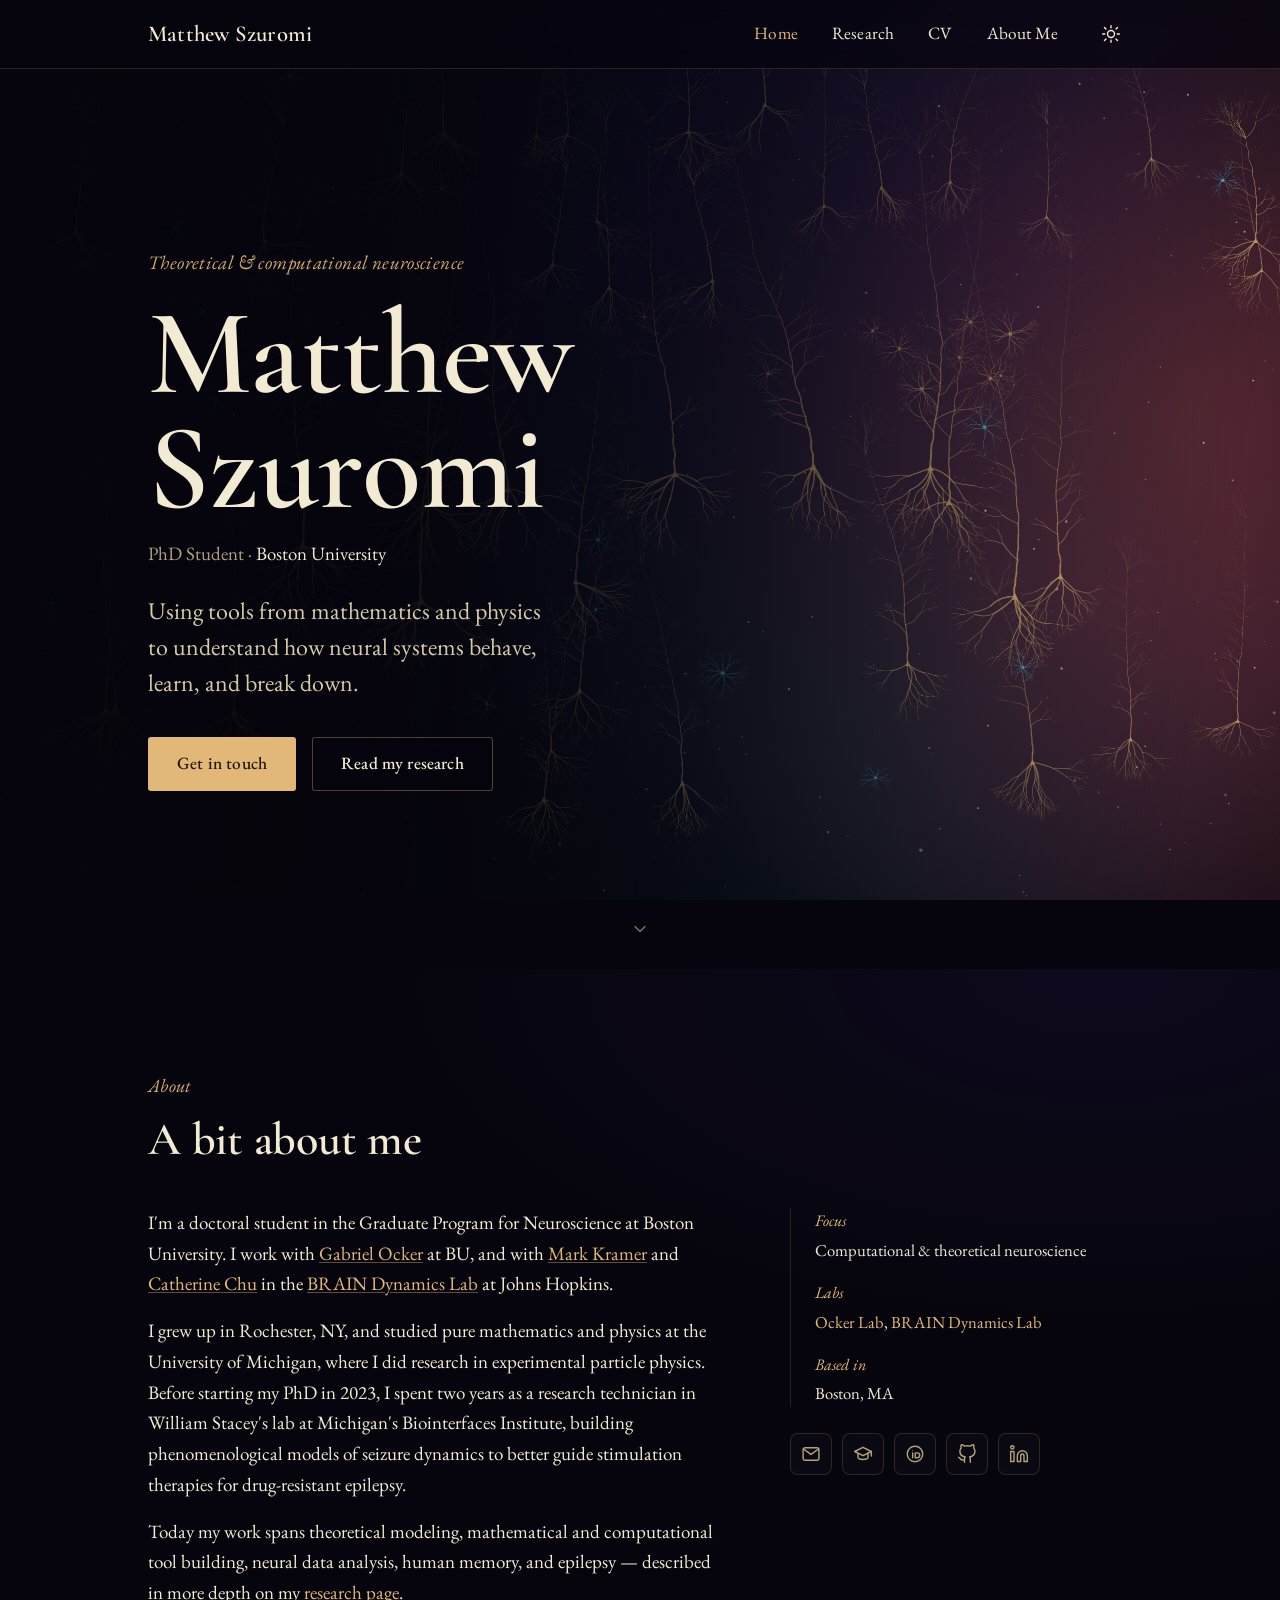
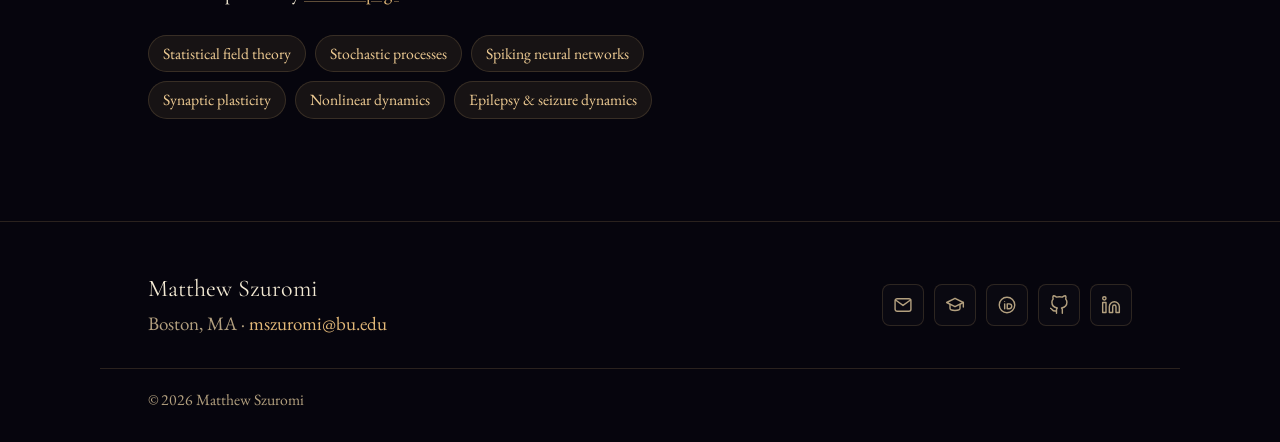
==== commit 81dd3c0e: "Canvas + hero polish - Remove drawn soma-to-soma connection lines (neurons still fire & cascade) - S" ====
--- a/index.html
+++ b/index.html
@@ -44,9 +44,9 @@
   <style>
     #sky{position:fixed;inset:0;width:100vw;height:100vh;display:block;z-index:0}
     .veil{position:fixed;inset:0;z-index:1;pointer-events:none;
-      background:linear-gradient(105deg, rgba(6,5,13,.92) 0%, rgba(6,5,13,.72) 32%, rgba(6,5,13,.28) 60%, rgba(6,5,13,0) 88%)}
+      background:linear-gradient(100deg, rgba(6,5,13,.97) 0%, rgba(6,5,13,.92) 36%, rgba(6,5,13,.66) 56%, rgba(6,5,13,.22) 76%, rgba(6,5,13,0) 92%)}
     :root[data-theme="light"] .veil{
-      background:linear-gradient(105deg, rgba(241,231,208,.93) 0%, rgba(241,231,208,.72) 32%, rgba(241,231,208,.26) 60%, rgba(241,231,208,0) 88%)}
+      background:linear-gradient(100deg, rgba(241,231,208,.97) 0%, rgba(241,231,208,.92) 36%, rgba(241,231,208,.64) 56%, rgba(241,231,208,.2) 76%, rgba(241,231,208,0) 92%)}
     .page{position:relative;z-index:2}
     .home-hero{min-height:100vh;display:flex;align-items:center;position:relative}
     .hero-inner{width:100%}
@@ -57,6 +57,8 @@
     .home-hero .lede{font-size:clamp(1.18rem,2.1vw,1.5rem);line-height:1.5;max-width:34ch;color:#d8cbac;margin:0 0 36px}
     :root[data-theme="light"] .home-hero .lede{color:#473a26}
     .home-hero .cta-row{margin-top:0}
+    .home-hero .btn-ghost{background:rgba(6,5,13,.34);-webkit-backdrop-filter:blur(2px);backdrop-filter:blur(2px)}
+    :root[data-theme="light"] .home-hero .btn-ghost{background:rgba(241,231,208,.58)}
     .scroll-cue{position:absolute;bottom:26px;left:50%;transform:translateX(-50%);color:var(--muted);opacity:.7;animation:bob 2.4s ease-in-out infinite}
     @keyframes bob{0%,100%{transform:translate(-50%,0)}50%{transform:translate(-50%,8px)}}
     @media (prefers-reduced-motion:reduce){.scroll-cue{animation:none}}
@@ -294,11 +296,11 @@
   function genNeurons(){
     neurons=[];
     var L=[
-      {y0:0.00,y1:0.085,t:'stel',n:Math.round(W/180)+2,sc:[.32,.5]},
-      {y0:0.11,y1:0.33, t:'pyr', n:Math.round(W/80),   sc:[.5,.72], ap:[0.10,0.18]},
-      {y0:0.35,y1:0.47, t:'stel',n:Math.round(W/100),  sc:[.42,.62]},
-      {y0:0.50,y1:0.70, t:'pyr', n:Math.round(W/135),  sc:[.8,1.12], ap:[0.34,0.46]},
-      {y0:0.73,y1:0.90, t:'pyr', n:Math.round(W/140),  sc:[.55,.8],  ap:[0.18,0.28]}
+      {y0:0.00,y1:0.085,t:'stel',n:Math.round(W/152)+2,sc:[.32,.5]},
+      {y0:0.11,y1:0.33, t:'pyr', n:Math.round(W/68),   sc:[.5,.72], ap:[0.10,0.18]},
+      {y0:0.35,y1:0.47, t:'stel',n:Math.round(W/86),   sc:[.42,.62]},
+      {y0:0.50,y1:0.70, t:'pyr', n:Math.round(W/116),  sc:[.8,1.12], ap:[0.34,0.46]},
+      {y0:0.73,y1:0.90, t:'pyr', n:Math.round(W/120),  sc:[.55,.8],  ap:[0.18,0.28]}
     ];
     for(var li=0;li<L.length;li++){ var ly=L[li];
       for(var k=0;k<ly.n;k++){
@@ -350,10 +352,7 @@
   function bake(){
     base=document.createElement('canvas'); base.width=W*DPR; base.height=H*DPR;
     var g=base.getContext('2d'); g.scale(DPR,DPR);
-    g.drawImage(bg,0,0,W,H); g.lineCap='round';
-    var ec = light?'74,56,32':'226,184,120', ea = light?0.14:0.07;
-    for(var e=0;e<edges.length;e++){ var E=edges[e],A=neurons[E.a],B=neurons[E.b];
-      g.strokeStyle='rgba('+ec+','+ea+')'; g.lineWidth=0.7; g.beginPath(); g.moveTo(A.x,A.y); g.quadraticCurveTo(E.cx,E.cy,B.x,B.y); g.stroke(); }
+    g.drawImage(bg,0,0,W,H);
     for(var i=0;i<neurons.length;i++){ var n=neurons[i]; g.globalAlpha=n.dim; g.drawImage(n.base.c,n.x-n.base.ox,n.y-n.base.oy,n.base.w,n.base.h); g.globalAlpha=1; }
   }
   function fire(i){
@@ -379,10 +378,6 @@
         ctx.fillStyle='rgba(255,246,224,'+a+')'; ctx.beginPath(); ctx.arc(st.x,st.y,st.r,0,6.2832); ctx.fill(); }
       ctx.globalCompositeOperation='source-over';
     }
-    ctx.lineCap='round';
-    for(var e=0;e<edges.length;e++){ var E=edges[e]; if(E.act>0.03){ var A=neurons[E.a],B=neurons[E.b];
-      ctx.strokeStyle='rgba('+(E.col||P.eA)+','+(E.act*(light?0.6:0.5))+')'; ctx.lineWidth=0.8+E.act*(light?1.3:1.1);
-      ctx.beginPath(); ctx.moveTo(A.x,A.y); ctx.quadraticCurveTo(E.cx,E.cy,B.x,B.y); ctx.stroke(); } }
     if(P.additive){
       ctx.globalCompositeOperation='lighter';
       for(var i=0;i<neurons.length;i++){ var n=neurons[i]; if(n.act>0.03){ ctx.globalAlpha=Math.min(1,n.act);
--- a/styles.css
+++ b/styles.css
@@ -16,7 +16,7 @@
   --line:rgba(226,184,120,.16);
   --line-strong:rgba(226,184,120,.34);
   --on-accent:#241803;
-  --header-bg:rgba(6,5,13,.55);
+  --header-bg:rgba(6,5,13,.74);
   --footer-bg:rgba(0,0,0,.35);
   --font-display:'Cormorant Garamond', Georgia, 'Times New Roman', serif;
   --font-body:'EB Garamond', Georgia, 'Times New Roman', serif;
@@ -38,7 +38,7 @@
   --line:rgba(120,80,40,.22);
   --line-strong:rgba(120,80,40,.40);
   --on-accent:#f4ecd9;
-  --header-bg:rgba(241,231,208,.62);
+  --header-bg:rgba(241,231,208,.82);
   --footer-bg:rgba(120,84,40,.06);
   color-scheme:light;
 }
@@ -94,8 +94,8 @@
 .brand{font-family:var(--font-display);font-weight:600;font-size:1.42rem;letter-spacing:.01em;color:var(--cream)}
 .brand:hover{color:var(--cream)}
 .nav{margin-left:auto;display:flex;gap:6px}
-.nav a{font-family:var(--font-body);color:var(--muted);font-size:1.08rem;letter-spacing:.01em;padding:6px 14px;border-radius:6px;transition:color .2s,background .2s}
-.nav a:hover{color:var(--cream);background:rgba(226,184,120,.06)}
+.nav a{font-family:var(--font-body);color:var(--cream);font-size:1.08rem;letter-spacing:.01em;padding:6px 14px;border-radius:6px;transition:color .2s,background .2s}
+.nav a:hover{color:var(--gold-strong);background:rgba(226,184,120,.1)}
 .nav a.active{color:var(--gold)}
 .header-actions{display:flex;align-items:center;gap:6px}
 .icon-btn{display:grid;place-items:center;width:42px;height:42px;padding:0;background:transparent;color:var(--cream);border:1px solid transparent;border-radius:8px;cursor:pointer;transition:background .15s,color .15s}
